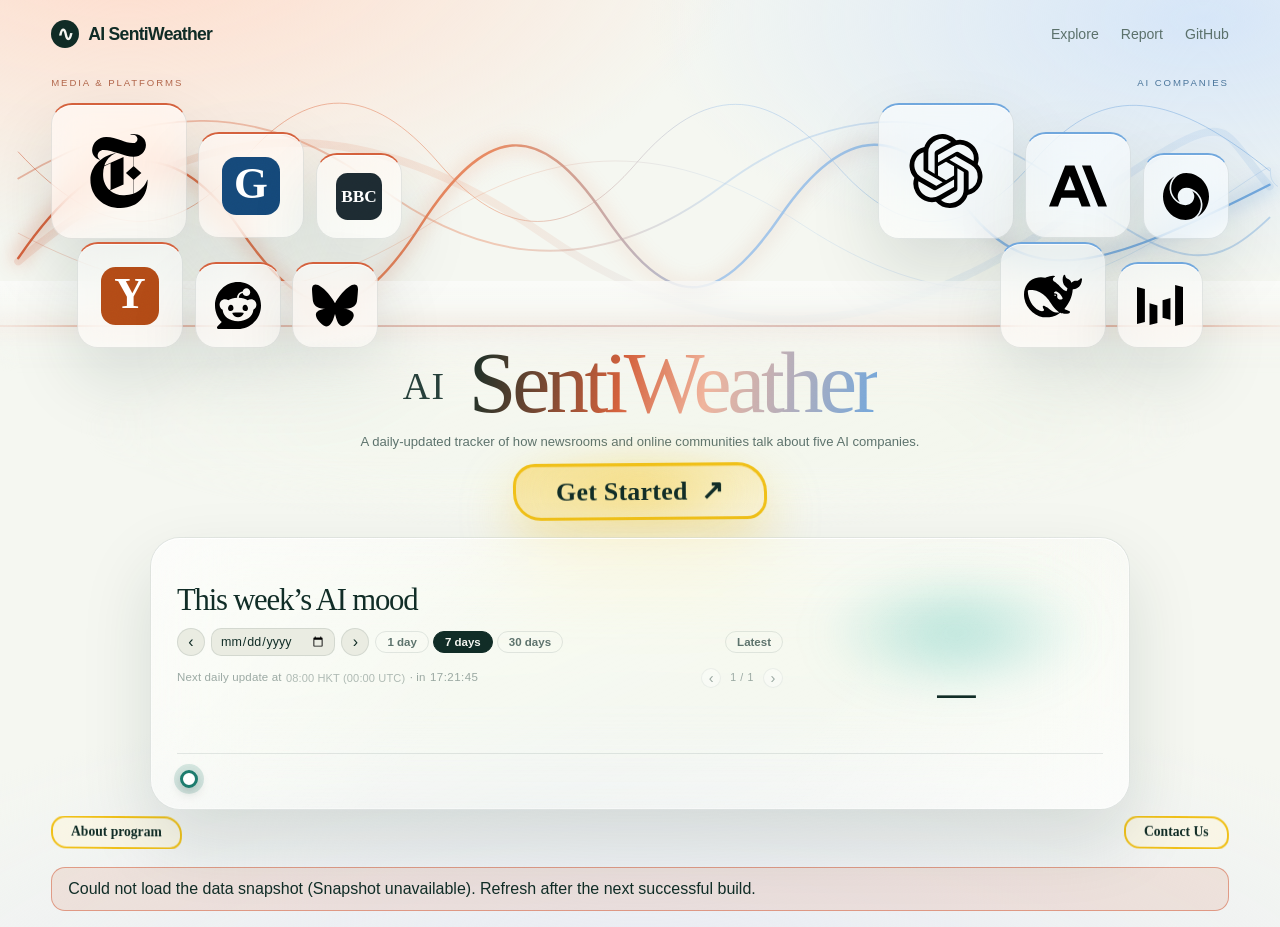
==== site/index.html @ 68248980 "Hint that the timeline can be dragged" ====
<!doctype html>
<html lang="en">
<head>
<meta charset="utf-8">
<meta name="viewport" content="width=device-width,initial-scale=1">
<meta name="theme-color" content="#f6f7f1" media="(prefers-color-scheme: light)">
<meta name="theme-color" content="#050d12" media="(prefers-color-scheme: dark)">
<meta name="color-scheme" content="light dark">
<title>AI SentiWeather · AI in public conversation</title>
<meta name="description" content="A daily-updated tracker of media coverage and online discussion about five AI companies.">
<script>
  document.documentElement.classList.add("js-anim");
  setTimeout(function () {
    document.querySelectorAll("[data-reveal]").forEach(function (el) { el.classList.add("is-in"); });
  }, 2500);
</script>
<link rel="stylesheet" href="./style.css?v=20261127d">
<script defer src="./app.js?v=20261127d"></script>
</head>
<body data-page="home">

<div class="aurora" aria-hidden="true">
  <span class="orb orb-a"></span>
  <span class="orb orb-b"></span>
  <span class="orb orb-c"></span>
</div>
<div class="grain" aria-hidden="true"></div>

<header class="site-head" data-reveal data-anim="fade" style="--d:0ms">
  <a class="brand" href="./index.html"><i aria-hidden="true">∿</i> AI SentiWeather</a>
  <nav aria-label="Main">
    <a href="start.html">Explore</a>
    <a href="report.html">Report</a>
    <a href="https://github.com/COMM3650-AISentiWeather/AI-SentiWeather" target="_blank" rel="noopener noreferrer">GitHub</a>
  </nav>
</header>

<main class="stage">

  <section class="sky">
    <svg class="wave" viewBox="0 0 1440 320" preserveAspectRatio="none" aria-hidden="true">
      <defs>
        <linearGradient id="waveGrad" x1="0" y1="0" x2="1" y2="0">
          <stop offset="0" stop-color="#d4603c"/>
          <stop offset=".38" stop-color="#e88a62"/>
          <stop offset=".56" stop-color="#a9c9ea"/>
          <stop offset="1" stop-color="#6fa6dd"/>
        </linearGradient>
        <linearGradient id="glowGrad" x1="0" y1="0" x2="1" y2="0">
          <stop offset="0" stop-color="#d4603c" stop-opacity=".6"/>
          <stop offset=".5" stop-color="#e8a483" stop-opacity=".35"/>
          <stop offset="1" stop-color="#6fa6dd" stop-opacity=".6"/>
        </linearGradient>
      </defs>
      <path class="wave-glow" d="M-40 232 C 60 78, 150 70, 232 196 S 372 320, 452 190 S 596 52, 676 176 S 812 300, 892 178 S 1040 60, 1120 168 S 1290 244, 1490 138"
            fill="none" stroke="url(#glowGrad)" stroke-width="14" stroke-linecap="round"/>
      <path class="wave-line wave-wide" style="--wd:.26s" d="M-40 236 C 180 40, 380 40, 600 200 S 1020 340, 1240 180 S 1420 60, 1490 140"
            fill="none" stroke="url(#waveGrad)" stroke-width="10" stroke-opacity=".14" stroke-linecap="round"/>
      <path class="wave-line wave-mid" style="--wd:.18s" d="M-40 130 C 120 30, 260 30, 400 140 S 680 250, 820 140 S 1100 30, 1240 140 S 1420 250, 1490 180"
            fill="none" stroke="url(#waveGrad)" stroke-width="2.4" stroke-opacity=".42" stroke-linecap="round"/>
      <path class="wave-line wave-thin" style="--wd:.1s" d="M-40 96 C 60 210, 150 214, 232 110 S 392 10, 474 110 S 634 210, 716 110 S 876 10, 958 110 S 1118 210, 1200 110 S 1360 10, 1490 120"
            fill="none" stroke="url(#waveGrad)" stroke-width="1.2" stroke-opacity=".55" stroke-linecap="round"/>
      <path class="wave-line wave-hair" style="--wd:.34s" d="M-40 200 C 140 300, 300 300, 460 190 S 760 80, 920 190 S 1220 300, 1380 190 S 1470 120, 1500 140"
            fill="none" stroke="url(#waveGrad)" stroke-width="1" stroke-opacity=".3" stroke-linecap="round"/>
      <path class="wave-line" d="M-40 232 C 60 78, 150 70, 232 196 S 372 320, 452 190 S 596 52, 676 176 S 812 300, 892 178 S 1040 60, 1120 168 S 1290 244, 1490 138"
            fill="none" stroke="url(#waveGrad)" stroke-width="3" stroke-linecap="round"/>
    </svg>
    <div class="horizon" aria-hidden="true" data-reveal data-anim="sweep" style="--d:500ms"></div>
    <div class="frost-band" aria-hidden="true" data-reveal data-anim="fade" style="--d:620ms"></div>

    <div class="icon-field left">
      <p class="field-label" data-reveal data-anim="fade" style="--d:150ms">Media &amp; platforms</p>
      <div class="row">
        <a data-reveal style="--i:0" class="tile media s3" href="https://www.nytimes.com/" target="_blank" rel="noopener noreferrer" title="The New York Times" aria-label="Open The New York Times website"><img class="mono" src="./icons/nyt.svg" alt=""></a>
        <a data-reveal style="--i:1" class="tile media s2" href="https://www.theguardian.com/" target="_blank" rel="noopener noreferrer" title="The Guardian" aria-label="Open The Guardian website"><img src="./icons/guardian.svg" alt=""></a>
        <a data-reveal style="--i:2" class="tile media s1" href="https://www.bbc.com/news" target="_blank" rel="noopener noreferrer" title="BBC News" aria-label="Open BBC News website"><img src="./icons/bbc.svg" alt=""></a>
      </div>
      <div class="row">
        <a data-reveal style="--i:6" class="tile media s2" href="https://news.ycombinator.com/" target="_blank" rel="noopener noreferrer" title="Hacker News" aria-label="Open Hacker News website"><img src="./icons/hacker_news.svg" alt=""></a>
        <a data-reveal style="--i:7" class="tile media s1" href="https://www.reddit.com/" target="_blank" rel="noopener noreferrer" title="Reddit" aria-label="Open Reddit website"><img class="mono" src="./icons/reddit.svg" alt=""></a>
        <a data-reveal style="--i:8" class="tile media s1" href="https://bsky.app/" target="_blank" rel="noopener noreferrer" title="Bluesky" aria-label="Open Bluesky website"><img class="mono" src="./icons/bluesky.svg" alt=""></a>
      </div>
    </div>

    <div class="icon-field right">
      <p class="field-label" data-reveal data-anim="fade" style="--d:150ms">AI companies</p>
      <div class="row">
        <a data-reveal style="--i:3" class="tile ai s3" href="https://openai.com/" target="_blank" rel="noopener noreferrer" title="OpenAI" aria-label="Open OpenAI website"><img class="mono" src="./icons/openai.svg" alt=""></a>
        <a data-reveal style="--i:4" class="tile ai s2" href="https://www.anthropic.com/" target="_blank" rel="noopener noreferrer" title="Anthropic" aria-label="Open Anthropic website"><img class="mono" src="./icons/anthropic.svg" alt=""></a>
        <a data-reveal style="--i:5" class="tile ai s1" href="https://deepmind.google/" target="_blank" rel="noopener noreferrer" title="Google DeepMind" aria-label="Open Google DeepMind website"><img class="mono" src="./icons/deepmind.svg" alt=""></a>
      </div>
      <div class="row">
        <a data-reveal style="--i:9" class="tile ai s2" href="https://www.deepseek.com/" target="_blank" rel="noopener noreferrer" title="DeepSeek" aria-label="Open DeepSeek website"><img class="mono" src="./icons/deepseek.svg" alt=""></a>
        <a data-reveal style="--i:10" class="tile ai s1" href="https://seed.bytedance.com/" target="_blank" rel="noopener noreferrer" title="ByteDance Seed" aria-label="Open ByteDance Seed website"><img class="mono" src="./icons/bytedance.svg" alt=""></a>
      </div>
    </div>
  </section>

  <section class="title-block">
    <div class="lens" aria-hidden="true" data-reveal data-anim="fade" style="--d:220ms"></div>
    <h1 data-reveal data-anim="rise" style="--d:240ms"><span class="ai-mark">AI</span> <em>SentiWeather</em></h1>
    <p class="hero-lede" data-reveal data-anim="rise" style="--d:360ms">A daily-updated tracker of how newsrooms and online communities talk about five AI companies.</p>
    <a class="get-start" href="start.html" data-reveal data-anim="pop" style="--d:460ms">Get Started <span class="arrow" aria-hidden="true">↗</span></a>
  </section>

  <section class="weather glass" aria-labelledby="weekTitle" data-reveal data-anim="glass" style="--d:560ms">
    <div class="weather-copy">
      <h2 id="weekTitle">This week&rsquo;s AI mood</h2>
      <div class="kicker sr-only" id="weekKicker">Emotion of the week</div>
      <p id="weekDates" class="sr-only">Loading the latest snapshot…</p>
      <small id="weekCoverage" class="sr-only"></small>
      <div class="daybar" role="group" aria-label="Choose the date window">
        <button class="step" id="prevWindow" type="button" aria-label="Earlier dates">‹</button>
        <span class="datefield">
          <input type="date" id="weekDate" aria-label="Show the window ending on this date">
        </span>
        <button class="step" id="nextWindow" type="button" aria-label="Later dates">›</button>
        <div class="wpills" role="group" aria-label="Window length">
          <button type="button" data-days="1">1 day</button>
          <button type="button" data-days="7" aria-pressed="true">7 days</button>
          <button type="button" data-days="30">30 days</button>
        </div>
        <button type="button" class="latest" id="latestWindow">Latest</button>
      </div>
      <p class="next-update" id="nextUpdate">
        <span>Next daily update at</span>
        <span class="nu-at">08:00 HKT (00:00 UTC)</span>
        <span>&middot; in</span>
        <span class="nu-clock" id="nextClock">--:--:--</span>
        <span class="strip-nav">
          <button class="strip-step" id="stripPrev" type="button" aria-label="Previous 30 days">‹</button>
          <span class="strip-page" id="stripPage">1 / 1</span>
          <button class="strip-step" id="stripNext" type="button" aria-label="Next 30 days">›</button>
        </span>
      </p>
    </div>
    <div class="instrument">
      <canvas id="gauge" width="560" height="265" aria-hidden="true"></canvas>
      <div class="readout">
        <strong id="weekValue">—</strong>
        <span id="weekLabel"></span>
      </div>
    </div>
    <div class="weather-foot">
      <div class="weekstrip" title="Drag left or right, or use the arrows, to browse dates">
        <canvas id="weekStrip" height="76" aria-label="Daily average sentiment across the collected period, grouped into 30-day blocks."></canvas>
        <input type="range" id="stripRange" class="strip-range" min="0" max="0" step="1" value="0" aria-label="Choose a 30-day block">
        <div class="strip-tip" id="stripTip" hidden></div>
      </div>
    </div>
  </section>

  <div class="corners" data-reveal data-anim="rise" style="--d:780ms">
    <button class="corner" type="button" data-panel="about">About program</button>
    <button class="corner" type="button" data-panel="contact">Contact Us</button>
  </div>
  <p id="loadError" role="alert" hidden></p>
</main>

<dialog class="dialog" id="aboutDialog">
  <div class="body">
    <h2>About the program</h2>
    <p>AI SentiWeather follows five AI companies — OpenAI, Anthropic, Google DeepMind, DeepSeek and ByteDance Seed — across news outlets (The New York Times, The Guardian, BBC) and online communities (Hacker News, Reddit, Bluesky).</p>
    <p>Every day a scheduled job collects new items, scores their tone and republishes this site. Forum figures are samples; media figures use headlines and short excerpts.</p>
    <p class="tiny">COMM3650 · Kelly &amp; Fufu · Hong Kong time, daily cutoff 07:55 HKT</p>
    <button class="close" type="button">Close</button>
  </div>
</dialog>

<dialog class="dialog" id="contactDialog">
  <div class="body">
    <h2>Contact Us</h2>
    <p>Course project for COMM3650 (CUHK), built by Kelly &amp; Fufu.</p>
    <p>Source and issues: <a href="https://github.com/COMM3650-AISentiWeather/AI-SentiWeather" target="_blank" rel="noopener noreferrer">github.com/COMM3650-AISentiWeather/AI-SentiWeather</a></p>
    <p class="tiny">COMM3650-AISentiWeather/AI-SentiWeather · GitHub Organization</p>
    <button class="close" type="button">Close</button>
  </div>
</dialog>
</body>
</html>
---- site/style.css ----
/* ============================================================
   AI SentiWeather — design system
   Light and dark follow the operating system appearance.
   ============================================================ */

:root {
  color-scheme: light dark;

  --ink: #102c26;
  --muted: #5b716b;
  --line: #d9d7cb;
  --bg: #f5f7f1;
  --bg-top: #ffffff;
  --card: #ffffff;
  --chip: #eaece2;

  --glass-bg: rgba(255, 255, 255, .52);
  --glass-a: rgba(255, 255, 255, .46);
  --glass-b: rgba(255, 255, 255, .16);
  --glass-brd: rgba(16, 44, 38, .10);
  --glass-shadow: 0 30px 70px rgba(16, 44, 38, .13);
  --glass-inner: inset 0 1px 0 rgba(255, 255, 255, .72);
  --sheen: rgba(255, 255, 255, .6);
  --tint-a: #ffdccb;
  --tint-b: #d6e6f8;
  --tint-c: #e6e9f4;
  --lens-a: rgba(255, 255, 255, .30);
  --lens-b: rgba(255, 255, 255, .10);
  --lens-brd: rgba(255, 255, 255, .45);
  --mood: #1c7a6c;
  --mood-glow: rgba(39, 179, 167, .35);
  --pos: #1c7a6c;
  --neg: #b2485c;
  --neu: #8a7438;

  --media: #d4603c;
  --media-soft: #f0b49c;
  --ai: #6fa6dd;
  --ai-deep: #3f74ab;
  --accent: #3f6f9e;
  --yellow: #f0c019;
  --gauge-text: #50635c;

  --orb-a: #f6a582;
  --orb-b: #8fb8e8;
  --orb-c: #b7b6f0;
  --orb-opacity: .7;

  --serif: "Iowan Old Style", "Palatino Linotype", Palatino, Georgia, serif;
  --sans: -apple-system, "Helvetica Neue", Inter, Arial, sans-serif;
  --head-h: 68px;
  --t1: clamp(64px, 6.7vw, 93px);
  --t2: clamp(80px, 8.3vw, 115px);
  --t3: clamp(102px, 10.6vw, 144px);
  --speed: 2.25;

  font-family: var(--sans);
  color: var(--ink);
  background: var(--bg);
  font-size: 16px;
  -webkit-font-smoothing: antialiased;
}

@media (prefers-color-scheme: dark) {
  .tile img.mono, .blob img.mono { filter: invert(1) brightness(1.1) }
  :root { --pos: #63d3bf; --neg: #ef8d9a; --neu: #e2c47e }

  :root {
    --ink: #e8f4f0;
    --muted: #9cb4ae;
    --line: #22343a;
    --bg: #050d12;
    --bg-top: #0b1d24;
    --card: #0d1a1f;
    --chip: #15262c;

    --glass-bg: rgba(255, 255, 255, .055);
    --glass-a: rgba(255, 255, 255, .10);
    --glass-b: rgba(255, 255, 255, .03);
    --glass-brd: rgba(255, 255, 255, .16);
    --glass-shadow: 0 34px 90px rgba(0, 0, 0, .55);
    --glass-inner: inset 0 1px 0 rgba(255, 255, 255, .10);
    --sheen: rgba(255, 255, 255, .18);
    --tint-a: #3a1510;
    --tint-b: #0e2742;
    --tint-c: #1a1a33;
    --lens-a: rgba(255, 255, 255, .055);
    --lens-b: rgba(255, 255, 255, .015);
    --lens-brd: rgba(255, 255, 255, .10);
    --mood: #63d3bf;
    --mood-glow: rgba(75, 214, 199, .3);

    --media: #f0885c;
    --media-soft: #f5b79c;
    --ai: #8fbdf0;
    --ai-deep: #a9cdf2;
    --accent: #8fbdf0;
    --yellow: #f6cb3d;
    --gauge-text: #b8ccc6;

    --orb-a: #c2492a;
    --orb-b: #2f63b8;
    --orb-c: #5b4fa8;
    --orb-opacity: .58;
  }
}

* { box-sizing: border-box }

.sr-only {
  position: absolute;
  width: 1px;
  height: 1px;
  padding: 0;
  margin: -1px;
  overflow: hidden;
  clip-path: inset(50%);
  white-space: nowrap;
  border: 0;
}

body {
  margin: 0;
  min-height: 100vh;
  display: flex;
  flex-direction: column;
  background:
    radial-gradient(78% 52% at 10% -6%, var(--tint-a) 0%, transparent 62%),
    radial-gradient(72% 48% at 94% 2%, var(--tint-b) 0%, transparent 60%),
    radial-gradient(120% 62% at 50% 112%, var(--tint-c) 0%, transparent 62%),
    var(--bg);
  overflow-x: hidden;
}

button, input, select, summary { font: inherit }
a { color: inherit; text-underline-offset: 4px }
button { cursor: pointer; color: inherit; background: none; border: 0 }

button:focus-visible,
a:focus-visible,
input:focus-visible,
summary:focus-visible,
select:focus-visible {
  outline: 3px solid #cf8334;
  outline-offset: 3px;
  border-radius: 6px;
}

[hidden] { display: none !important }

/* ---------- ambient background ---------- */

.aurora {
  position: fixed;
  inset: 0;
  z-index: -1;
  overflow: hidden;
  pointer-events: none;
}

.aurora::after {
  content: "";
  position: absolute;
  left: 16vw;
  right: 16vw;
  bottom: -14vh;
  height: 42vh;
  border-radius: 50%;
  background: radial-gradient(closest-side, var(--orb-a) 0%, transparent 72%);
  filter: blur(clamp(50px, 7vw, 100px));
  opacity: calc(var(--orb-opacity) * .75);
}

.orb {
  position: absolute;
  border-radius: 50%;
  filter: blur(clamp(60px, 9vw, 130px));
  opacity: var(--orb-opacity);
  will-change: transform;
}

.orb-a {
  width: 62vw; height: 62vw;
  left: -16vw; top: -26vw;
  background: radial-gradient(circle at 50% 50%, var(--orb-a) 0%, transparent 68%);
  animation: drift-a 34s ease-in-out infinite;
}

.orb-b {
  width: 52vw; height: 52vw;
  right: -16vw; top: -22vw;
  background: radial-gradient(circle at 50% 50%, var(--orb-b) 0%, transparent 66%);
  animation: drift-b 40s ease-in-out infinite;
}

.orb-c {
  width: 78vw; height: 44vw;
  left: 12vw; bottom: -22vw;
  background: radial-gradient(circle at 50% 50%, var(--orb-c) 0%, transparent 70%);
  opacity: calc(var(--orb-opacity) * .7);
  animation: drift-c 46s ease-in-out infinite;
}

@keyframes drift-a {
  0%, 100% { transform: translate3d(0, 0, 0) scale(1) }
  50% { transform: translate3d(6vw, 4vh, 0) scale(1.08) }
}
@keyframes drift-b {
  0%, 100% { transform: translate3d(0, 0, 0) scale(1) }
  50% { transform: translate3d(-7vw, 5vh, 0) scale(1.12) }
}
@keyframes drift-c {
  0%, 100% { transform: translate3d(0, 0, 0) scale(1) }
  50% { transform: translate3d(-4vw, -4vh, 0) scale(1.06) }
}

/* ---------- chrome ---------- */

header.site-head {
  position: relative;
  z-index: 4;
  display: flex;
  align-items: center;
  justify-content: space-between;
  gap: 14px;
  height: var(--head-h);
  padding: 0 clamp(16px, 4vw, 58px);
}

header a { text-decoration: none }

nav { display: flex; gap: 22px; font-size: .88rem; align-items: center }
nav a { color: var(--muted); transition: color .2s ease }
nav a:hover { color: var(--ink) }

.brand {
  display: flex;
  gap: 9px;
  align-items: center;
  font-weight: 700;
  letter-spacing: -.04em;
  font-size: 1.1rem;
  white-space: nowrap;
}

.brand i {
  border-radius: 50%;
  width: 28px;
  height: 28px;
  display: grid;
  place-content: center;
  background: var(--ink);
  color: var(--bg);
  font: bold 20px Georgia;
  font-style: normal;
}

/* ---------- glass ---------- */

.glass {
  position: relative;
  background: linear-gradient(155deg, var(--glass-a) 0%, var(--glass-b) 62%, var(--glass-a) 100%);
  border: 1px solid var(--glass-brd);
  border-radius: 30px;
  backdrop-filter: blur(42px) saturate(185%);
  -webkit-backdrop-filter: blur(42px) saturate(185%);
  box-shadow:
    0 1px 0 rgba(255, 255, 255, .9) inset,
    0 0 0 1px rgba(255, 255, 255, .35) inset,
    var(--glass-shadow);
  overflow: hidden;
  isolation: isolate;
}

.glass::before {
  content: "";
  position: absolute;
  inset: 0;
  z-index: -1;
  background: linear-gradient(118deg, var(--sheen) 0%, transparent 34%, transparent 68%, var(--sheen) 100%);
  opacity: .7;
  pointer-events: none;
}

/* film grain: the thing that makes glass read as frosted rather than flat */
.grain {
  position: fixed;
  inset: 0;
  z-index: 3;
  pointer-events: none;
  opacity: .055;
  mix-blend-mode: overlay;
  background-image: url("data:image/svg+xml;utf8,<svg xmlns='http://www.w3.org/2000/svg' width='180' height='180'><filter id='n'><feTurbulence type='fractalNoise' baseFrequency='0.85' numOctaves='3' stitchTiles='stitch'/></filter><rect width='180' height='180' filter='url(%23n)'/></svg>");
  background-size: 180px 180px;
}

@media (prefers-color-scheme: dark) {
  .grain { opacity: .075; mix-blend-mode: soft-light }
}

/* ---------- home stage ---------- */

.stage {
  position: relative;
  z-index: 1;
  width: 100%;
  max-width: 1480px;
  margin: 0 auto;
  padding: 0 clamp(16px, 4vw, 64px) clamp(8px, 1.4vh, 18px);
  min-height: calc(100svh - var(--head-h));
  display: flex;
  flex-direction: column;
  justify-content: space-between;
  gap: clamp(3px, .7vh, 8px);
  flex: 1;
}

/* sky: wave + icon clusters + horizon */

.sky {
  position: relative;
  height: calc(var(--t3) + var(--t2) + 34px);
  margin-top: clamp(2px, 1vh, 12px);
  flex: 0 0 auto;
}

.wave {
  position: absolute;
  left: 0;
  right: 0;
  top: 0;
  width: 100%;
  height: 100%;
  overflow: visible;
}

.wave-glow { filter: blur(11px); opacity: .6 }

.horizon {
  position: absolute;
  left: -6vw;
  right: -6vw;
  bottom: 0;
  height: 1.5px;
  background: linear-gradient(90deg, transparent, var(--media) 10%, color-mix(in srgb, var(--media) 70%, var(--ai)) 50%, var(--media) 90%, transparent);
  box-shadow: 0 0 22px color-mix(in srgb, var(--media) 42%, transparent);
  opacity: .9;
}

.frost-band {
  position: absolute;
  left: -6vw;
  right: -6vw;
  bottom: -46px;
  height: 92px;
  background: linear-gradient(to bottom,
      color-mix(in srgb, var(--card) 55%, transparent) 0%,
      transparent 100%);
  backdrop-filter: blur(10px);
  -webkit-backdrop-filter: blur(10px);
  mask-image: linear-gradient(to bottom, #000 0%, transparent 100%);
  -webkit-mask-image: linear-gradient(to bottom, #000 0%, transparent 100%);
  pointer-events: none;
}

.icon-field {
  position: absolute;
  top: 0;
  display: flex;
  flex-direction: column;
  gap: 8px;
  z-index: 2;
}

.icon-field.left { left: 0; align-items: flex-start }
.icon-field.right { right: 0; align-items: flex-end }

.icon-field .row { display: flex; gap: clamp(6px, .9vw, 13px); align-items: flex-end }
.icon-field .row:nth-of-type(2) { margin-left: clamp(10px, 2vw, 26px) }
.icon-field.right .row:nth-of-type(2) { margin-left: 0; margin-right: clamp(10px, 2vw, 26px) }

.icon-field.left .field-label { color: color-mix(in srgb, var(--media) 72%, var(--muted)) }
.icon-field.right .field-label { color: color-mix(in srgb, var(--ai-deep) 72%, var(--muted)) }

.field-label {
  margin: 0 0 12px;
  font-size: .6rem;
  letter-spacing: .2em;
  text-transform: uppercase;
  color: var(--muted);
  opacity: .85;
}

.tile {
  display: flex;
  align-items: center;
  justify-content: center;
  border-radius: 21px;
  background: var(--glass-bg);
  border: 1px solid var(--glass-brd);
  box-shadow: var(--glass-shadow), var(--glass-inner);
  backdrop-filter: blur(18px) saturate(160%);
  -webkit-backdrop-filter: blur(18px) saturate(160%);
  transition: transform .4s cubic-bezier(.2, .7, .3, 1), box-shadow .4s ease;
}

.tile:hover, .tile:focus-visible { transform: translateY(-6px) scale(1.06) }

a.tile {
  position: relative;
  text-decoration: none;
  color: inherit;
}

a.tile::after {
  content: "↗";
  position: absolute;
  top: 3px;
  right: 7px;
  font-size: .68rem;
  line-height: 1;
  color: var(--muted);
  opacity: 0;
  transform: translateY(4px);
  transition: opacity .2s ease, transform .2s ease;
}

a.tile:hover::after, a.tile:focus-visible::after {
  opacity: .95;
  transform: none;
}

a.tile:hover { box-shadow: 0 26px 56px rgba(16, 44, 38, .22), var(--glass-inner) }

.tile img { display: block; width: 56%; height: 56%; object-fit: contain }

.tile.media { border-top: 2px solid var(--media) }
.tile.ai { border-top: 2px solid var(--ai) }




.s1 { width: var(--t1); height: var(--t1) }
.s2 { width: var(--t2); height: var(--t2) }
.s3 { width: var(--t3); height: var(--t3) }

/* title */

.title-block {
  text-align: center;
  position: relative;
  z-index: 2;
  padding: clamp(2px, .5vh, 8px) 0;
}

.title-block .lens {
  position: absolute;
  left: 50%;
  top: 50%;
  width: min(1120px, 100%);
  height: calc(100% + clamp(16px, 3vh, 40px));
  transform: translate(-50%, -50%);
  z-index: -1;
  border-radius: 50% / 42%;
  border: 0;
  background: linear-gradient(158deg, var(--lens-a) 0%, transparent 58%, var(--lens-b) 100%);
  backdrop-filter: blur(34px) saturate(150%);
  -webkit-backdrop-filter: blur(34px) saturate(150%);
  box-shadow: none;
  mask-image: radial-gradient(closest-side, #000 58%, transparent 100%);
  -webkit-mask-image: radial-gradient(closest-side, #000 58%, transparent 100%);
  pointer-events: none;
}

.kicker {
  font-size: .72rem;
  text-transform: uppercase;
  letter-spacing: .22em;
  color: var(--accent);
  font-weight: 650;
  margin: 0;
}

.title-block h1 {
  font: normal clamp(2.3rem, 7vw, 6.2rem)/.92 var(--serif);
  letter-spacing: -.05em;
  margin: .14em 0 .1em;
  white-space: nowrap;
}

.title-block h1 em {
  font-style: normal;
  background: linear-gradient(102deg, var(--ink) 0%, var(--media) 38%, var(--media-soft) 58%, var(--ai) 100%);
  -webkit-background-clip: text;
  background-clip: text;
  color: transparent;
}

.title-block h1 .ai-mark {
  font-size: .44em;
  letter-spacing: .04em;
  vertical-align: .34em;
  margin-right: .16em;
  color: var(--ink);
  opacity: .9;
}

.hero-lede {
  color: var(--muted);
  font-size: clamp(.8rem, .98vw, .95rem);
  line-height: 1.4;
  max-width: min(100%, 96ch);
  margin: .55rem auto 0;
  text-wrap: balance;
}

@media (min-width: 1080px) {
  .hero-lede { white-space: nowrap; text-wrap: nowrap }
}

.get-start {
  position: relative;
  isolation: isolate;
  display: inline-flex;
  align-items: center;
  gap: 14px;
  margin-top: clamp(12px, 2.2vh, 28px);
  padding: clamp(14px, 2.1vh, 22px) clamp(44px, 4.6vw, 70px);
  border: 3px solid var(--yellow);
  border-radius: 22px 30px 20px 28px;
  background:
    linear-gradient(160deg, color-mix(in srgb, var(--yellow) 42%, transparent), color-mix(in srgb, var(--yellow) 14%, transparent)),
    var(--glass-a);
  backdrop-filter: blur(18px) saturate(165%);
  -webkit-backdrop-filter: blur(18px) saturate(165%);
  color: var(--ink);
  text-decoration: none;
  font: 600 clamp(1.55rem, 2.9vw, 2.35rem)/1 "Bradley Hand", "Segoe Print", "Comic Sans MS", var(--serif);
  letter-spacing: .01em;
  box-shadow:
    0 22px 54px color-mix(in srgb, var(--yellow) 34%, transparent),
    inset 0 1px 0 color-mix(in srgb, var(--yellow) 55%, transparent),
    var(--glass-inner);
  transform: rotate(-.5deg);
  transition: transform .2s ease, box-shadow .2s ease, border-color .2s ease;
}

.get-start::before {
  content: "";
  position: absolute;
  inset: -18px -26px;
  z-index: -1;
  border-radius: 34px;
  background: radial-gradient(closest-side, color-mix(in srgb, var(--yellow) 45%, transparent), transparent 76%);
  filter: blur(20px);
  animation: cta-halo calc(4.5s * var(--speed)) ease-in-out infinite;
  pointer-events: none;
}

@keyframes cta-halo {
  0%, 100% { opacity: .45; scale: .97 }
  50% { opacity: .85; scale: 1.05 }
}

.get-start:hover {
  transform: rotate(0deg) translateY(-3px) scale(1.02);
  border-color: color-mix(in srgb, var(--yellow) 85%, white);
  box-shadow:
    0 30px 70px color-mix(in srgb, var(--yellow) 46%, transparent),
    inset 0 1px 0 color-mix(in srgb, var(--yellow) 70%, transparent),
    var(--glass-inner);
}

.get-start .arrow { font-size: 1.05em; transition: transform .2s ease }
.get-start:hover .arrow { transform: translate(3px, -3px) }

/* weather card */

.weather {
  position: relative;
  z-index: 2;
  width: min(980px, 100%);
  margin: 0 auto;
  padding: clamp(12px, 1.8vh, 20px) clamp(20px, 3.2vw, 44px) clamp(10px, 1.4vh, 16px);
  display: grid;
  grid-template-columns: 1fr auto;
  grid-template-areas:
    "copy gauge"
    "foot foot";
  align-items: center;
  gap: clamp(8px, 1.6vw, 30px) clamp(10px, 2vw, 34px);
  text-align: left;
}

.weather-copy { grid-area: copy; min-width: 0 }
.weather > .instrument { grid-area: gauge }
.weather-foot {
  grid-area: foot;
  display: grid;
  gap: 2px;
  border-top: 1px solid var(--glass-brd);
  padding-top: 8px;
  margin-top: 2px;
}

.weather-copy h2 {
  font: normal clamp(1.95rem, 3.25vw, 3rem)/1.05 var(--serif);
  letter-spacing: -.04em;
  margin: 0 0 .38em;
}

.weather-copy p {
  color: var(--muted);
  font-size: .84rem;
  margin: 0;
}

.weather-copy small {
  display: block;
  color: var(--muted);
  opacity: .78;
  font-size: .7rem;
  line-height: 1.45;
  margin-top: 5px;
  max-width: 54ch;
}

.daybar {
  display: flex;
  align-items: center;
  gap: 6px;
  flex-wrap: wrap;
  margin-top: 10px;
}

.daybar .step {
  width: 28px;
  height: 28px;
  border-radius: 50%;
  border: 1px solid var(--glass-brd);
  background: var(--chip);
  color: var(--ink);
  display: grid;
  place-items: center;
  font-size: 1rem;
  line-height: 1;
  padding: 0;
}

.daybar .step:hover { background: color-mix(in srgb, var(--ink) 9%, var(--chip)) }
.daybar .step[disabled] { opacity: .3; cursor: default }

.datefield { display: inline-flex }

.daybar input[type="date"] {
  border: 1px solid var(--glass-brd);
  background: var(--chip);
  color: var(--ink);
  border-radius: 10px;
  padding: 5px 8px;
  font-size: .78rem;
  min-height: 28px;
}

.wpills { display: flex; gap: 4px }

.wpills button,
.daybar .latest {
  border: 1px solid var(--glass-brd);
  background: transparent;
  color: var(--muted);
  border-radius: 999px;
  padding: 4px 11px;
  font-size: .72rem;
  font-weight: 600;
  transition: background .18s ease, color .18s ease, border-color .18s ease;
}

.wpills button:hover,
.daybar .latest:hover { background: color-mix(in srgb, var(--ink) 8%, transparent); color: var(--ink) }

.wpills button[aria-pressed="true"] {
  background: var(--ink);
  border-color: var(--ink);
  color: var(--bg);
}

.daybar .latest { margin-left: auto }

/* Quiet countdown to the next scheduled refresh; deliberately low-contrast. */
.weather-copy p.next-update {
  display: flex;
  align-items: center;
  flex-wrap: wrap;
  gap: .38em;
  margin-top: clamp(9px, 1.3vh, 16px);
  color: var(--muted);
  opacity: .6;
  font-size: .72rem;
  line-height: 1.5;
  letter-spacing: .012em;
}

.next-update .nu-clock {
  font-variant-numeric: tabular-nums;
  letter-spacing: .04em;
}

.next-update .nu-at {
  opacity: .78;
  font-size: .96em;
}

.weekstrip {
  position: relative;
  width: 100%;
  cursor: grab;
  user-select: none;
  touch-action: none;
}

.weekstrip:active { cursor: grabbing }

.weekstrip:hover .strip-range::-webkit-slider-thumb,
.weekstrip:hover .strip-range::-moz-range-thumb { scale: 1.15 }

/* explicit page arrows, so paging never depends on a drag */
.strip-nav {
  margin-left: auto;
  display: inline-flex;
  align-items: center;
  gap: 4px;
  opacity: 1;
}

.strip-page {
  font-size: .66rem;
  letter-spacing: .06em;
  font-variant-numeric: tabular-nums;
  min-width: 3.2em;
  text-align: center;
}

.strip-step {
  width: 20px;
  height: 20px;
  display: grid;
  place-content: center;
  border: 1px solid var(--glass-brd);
  border-radius: 50%;
  background: var(--glass-bg);
  color: var(--muted);
  font-size: .92rem;
  line-height: 1;
  transition: color .2s ease, background .2s ease, opacity .2s ease;
}

.strip-step:hover:not(:disabled) { color: var(--ink); background: var(--card) }
.strip-step:disabled { opacity: .3; cursor: default }

.weekstrip canvas {
  display: block;
  width: 100%;
  height: 76px;
  pointer-events: none;
}

/* the strip is a slider: one step per 30-day block */
.strip-range {
  position: absolute;
  left: 3px;
  right: 3px;
  top: 50%;
  width: calc(100% - 6px);
  height: 58px;
  margin: 0;
  transform: translateY(-50%);
  appearance: none;
  -webkit-appearance: none;
  background: transparent;
  pointer-events: none;
}

.strip-range:disabled { opacity: .45; cursor: default }

.strip-range::-webkit-slider-runnable-track {
  height: 58px;
  background: transparent;
  border: 0;
}

.strip-range::-moz-range-track {
  height: 58px;
  background: transparent;
  border: 0;
}

.strip-range::-webkit-slider-thumb {
  -webkit-appearance: none;
  appearance: none;
  width: 18px;
  height: 18px;
  margin-top: 17px;
  border-radius: 50%;
  background: var(--card);
  border: 3px solid var(--mood, var(--teal));
  box-shadow: 0 4px 12px rgba(16, 44, 38, .25), 0 0 0 6px color-mix(in srgb, var(--mood, var(--teal)) 16%, transparent);
  transition: box-shadow .2s ease, scale .2s ease;
}

.strip-range::-moz-range-thumb {
  width: 18px;
  height: 18px;
  border-radius: 50%;
  background: var(--card);
  border: 3px solid var(--mood, var(--teal));
  box-shadow: 0 4px 12px rgba(16, 44, 38, .25), 0 0 0 6px color-mix(in srgb, var(--mood, var(--teal)) 16%, transparent);
}

.strip-range:focus-visible::-webkit-slider-thumb,
.strip-range:hover::-webkit-slider-thumb { scale: 1.15 }

.strip-range:focus-visible::-moz-range-thumb,
.strip-range:hover::-moz-range-thumb { scale: 1.15 }

.strip-tip {
  position: absolute;
  top: 0;
  transform: translateX(-50%);
  background: var(--glass-bg);
  border: 1px solid var(--glass-brd);
  border-radius: 10px;
  padding: 3px 9px;
  font-size: .68rem;
  font-weight: 600;
  letter-spacing: .01em;
  color: var(--ink);
  pointer-events: none;
  white-space: nowrap;
  backdrop-filter: blur(12px);
  -webkit-backdrop-filter: blur(12px);
  box-shadow: 0 6px 18px rgba(16, 44, 38, .12);
}


.instrument {
  position: relative;
  width: clamp(250px, 26vw, 380px);
  flex: 0 0 auto;
  display: flex;
  flex-direction: column;
  align-items: center;
}

.instrument::before {
  content: "";
  position: absolute;
  left: -14%;
  right: -14%;
  top: 4%;
  bottom: 8%;
  border-radius: 50%;
  background: radial-gradient(closest-side, var(--mood-glow) 0%, transparent 72%);
  filter: blur(22px);
  z-index: -1;
  pointer-events: none;
  transition: background .6s ease;
}

.instrument canvas {
  display: block;
  width: 100%;
  height: auto;
}

.readout {
  position: relative;
  margin-top: -6px;
  text-align: center;
  pointer-events: none;
}

body.mood-positive { --mood: #1c7a6c; --mood-glow: rgba(39, 179, 167, .4) }
body.mood-negative { --mood: #b2485c; --mood-glow: rgba(196, 84, 102, .38) }
body.mood-neutral { --mood: #8a7438; --mood-glow: rgba(196, 168, 96, .32) }

@media (prefers-color-scheme: dark) {
  body.mood-positive { --mood: #63d3bf; --mood-glow: rgba(75, 214, 199, .34) }
  body.mood-negative { --mood: #ef8d9a; --mood-glow: rgba(239, 141, 154, .3) }
  body.mood-neutral { --mood: #e2c47e; --mood-glow: rgba(226, 196, 126, .28) }
}

.readout strong {
  display: block;
  font: 700 clamp(2.8rem, 3.8vw, 4.1rem)/1 var(--serif);
  letter-spacing: -.03em;
  color: var(--ink);
}

.readout span {
  display: inline-block;
  margin-top: 6px;
  font-size: .88rem;
  font-weight: 650;
  letter-spacing: .22em;
  text-transform: uppercase;
  color: var(--mood);
  transition: color .6s ease;
}

/* corner actions */

.corners {
  display: flex;
  justify-content: space-between;
  align-items: center;
  gap: 14px;
  padding-top: 0;
}

.corner {
  border: 2px solid var(--yellow);
  font-size: .95rem;
  border-radius: 14px 18px 12px 16px;
  background: color-mix(in srgb, var(--yellow) 8%, var(--glass-bg));
  backdrop-filter: blur(14px);
  -webkit-backdrop-filter: blur(14px);
  padding: 10px 22px;
  font: 600 1rem/1.1 "Bradley Hand", "Segoe Print", "Comic Sans MS", var(--serif);
  color: var(--ink);
  transform: rotate(.5deg);
  transition: background .2s ease, transform .2s ease;
}

.corner:hover { transform: rotate(0) translateY(-2px) }

/* ---------- inner pages ---------- */

main.page {
  width: 100%;
  max-width: 1380px;
  margin: 0 auto;
  padding: 0 clamp(16px, 4vw, 56px) 44px;
  flex: 1;
}

.intro { margin: clamp(26px, 4vw, 46px) 0 clamp(16px, 2.4vw, 26px) }

.intro h1 {
  font: normal clamp(2.2rem, 5vw, 4.4rem)/.98 var(--serif);
  letter-spacing: -.045em;
  margin: .18em 0 .3em;
}

.intro p { max-width: 52ch; margin: 0; color: var(--muted); line-height: 1.55 }

/* selection */

.selector {
  display: grid;
  grid-template-columns: 1fr 1fr;
  gap: clamp(12px, 2vw, 26px);
}

.side {
  position: relative;
  border-radius: 28px;
  border: 1px solid var(--glass-brd);
  background: var(--glass-bg);
  backdrop-filter: blur(24px) saturate(160%);
  -webkit-backdrop-filter: blur(24px) saturate(160%);
  box-shadow: var(--glass-shadow), var(--glass-inner);
  padding: clamp(16px, 3vw, 34px);
  min-height: clamp(320px, 42vh, 470px);
  display: flex;
  flex-direction: column;
  gap: 10px;
  overflow: hidden;
}

.side.platform {
  background:
    linear-gradient(160deg, color-mix(in srgb, var(--media) 14%, transparent), transparent 60%),
    var(--glass-bg);
}

.side.ai {
  background:
    linear-gradient(200deg, color-mix(in srgb, var(--ai) 18%, transparent), transparent 60%),
    var(--glass-bg);
}

.side h2 {
  font: normal clamp(1.4rem, 2.4vw, 2.1rem)/1 var(--serif);
  margin: 0;
  letter-spacing: -.03em;
}

.side.platform h2 { color: var(--media) }
.side.ai h2 { color: var(--ai-deep) }

.side small { font-size: .78rem; color: var(--muted) }

.blobs {
  flex: 1;
  display: flex;
  flex-wrap: wrap;
  align-items: center;
  justify-content: center;
  align-content: center;
  gap: clamp(4px, 1.2vw, 14px);
  padding: 6px 0 2px;
}

.blob {
  --dy: 0px;
  --rot: 0deg;
  position: relative;
  display: grid;
  place-content: center;
  gap: 4px;
  padding: 0;
  border: 1.6px solid;
  border-radius: 46% 54% 52% 48% / 52% 46% 54% 48%;
  background: var(--glass-bg);
  backdrop-filter: blur(10px);
  -webkit-backdrop-filter: blur(10px);
  transform: translateY(var(--dy)) rotate(var(--rot));
  transition: transform .2s ease, box-shadow .2s ease, background .2s ease, border-color .2s ease;
  aspect-ratio: 1;
  width: var(--size, 110px);
}

.blob img { width: 42%; height: 42%; margin: 0 auto; display: block }
.blob span {
  font-size: .68rem;
  line-height: 1.05;
  text-align: center;
  padding: 0 8px;
  color: var(--ink);
  letter-spacing: -.01em;
}

.platform .blob { border-color: color-mix(in srgb, var(--media) 62%, transparent) }
.ai .blob { border-color: color-mix(in srgb, var(--ai) 62%, transparent) }

.blob:hover { transform: translateY(calc(var(--dy) - 3px)) rotate(var(--rot)) scale(1.02) }

.platform .blob[aria-pressed="true"] {
  background: color-mix(in srgb, var(--media) 22%, var(--glass-bg));
  border-color: var(--media);
  border-width: 2.6px;
  box-shadow: 0 8px 26px color-mix(in srgb, var(--media) 32%, transparent);
}

.ai .blob[aria-pressed="true"] {
  background: color-mix(in srgb, var(--ai) 24%, var(--glass-bg));
  border-color: var(--ai-deep);
  border-width: 2.6px;
  box-shadow: 0 8px 26px color-mix(in srgb, var(--ai) 34%, transparent);
}

.blob[aria-pressed="true"]:after {
  content: "✓";
  position: absolute;
  top: 4px;
  right: 9px;
  font-size: .85rem;
  font-weight: 700;
  color: var(--media);
}

.ai .blob[aria-pressed="true"]:after { color: var(--ai-deep) }

.blob[aria-disabled="true"] {
  opacity: .38;
  border-style: dashed;
  cursor: not-allowed;
}

.blob[aria-disabled="true"] span:after {
  content: " · no data";
  opacity: .8;
}

.launch {
  position: sticky;
  bottom: 12px;
  z-index: 5;
  margin-top: clamp(16px, 2.4vw, 26px);
  display: flex;
  gap: 12px;
  align-items: stretch;
}

.launch-bar {
  flex: 1;
  min-width: 0;
  border: 1px solid var(--glass-brd);
  border-radius: 20px 24px 20px 24px;
  background: var(--glass-bg);
  backdrop-filter: blur(24px) saturate(160%);
  -webkit-backdrop-filter: blur(24px) saturate(160%);
  box-shadow: var(--glass-shadow), var(--glass-inner);
  padding: 12px clamp(14px, 2vw, 22px);
  display: flex;
  align-items: center;
  gap: clamp(12px, 2vw, 26px);
  flex-wrap: wrap;
}

.launch-bar .sentence {
  flex: 1 1 260px;
  min-width: 200px;
  margin: 0;
  font-size: .95rem;
  line-height: 1.35;
  color: var(--ink);
}

.presets { display: flex; gap: 6px; flex-wrap: wrap }

.presets button {
  border: 1px solid var(--line);
  border-radius: 18px;
  padding: 6px 12px;
  font-size: .8rem;
  background: var(--card);
  color: var(--muted);
  transition: all .15s ease;
}

.presets button[aria-pressed="true"] {
  background: var(--ink);
  border-color: var(--ink);
  color: var(--bg);
}

.presets button[aria-disabled="true"] { opacity: .4; cursor: not-allowed }

.custom { display: flex; gap: 8px; align-items: center; font-size: .8rem; color: var(--muted) }

.custom input {
  border: 1px solid var(--line);
  border-radius: 8px;
  padding: 5px 8px;
  font-size: .8rem;
  background: var(--card);
  color: var(--ink);
}

.go {
  flex: 0 0 auto;
  display: grid;
  place-content: center;
  min-width: clamp(84px, 10vw, 118px);
  padding: 0 clamp(14px, 2vw, 22px);
  border: 2.4px solid var(--ai-deep);
  border-radius: 18px 22px 16px 20px;
  background: color-mix(in srgb, var(--ai) 16%, var(--glass-bg));
  backdrop-filter: blur(14px);
  -webkit-backdrop-filter: blur(14px);
  color: var(--ai-deep);
  font: 700 clamp(1.2rem, 2vw, 1.6rem)/1 "Bradley Hand", "Segoe Print", "Comic Sans MS", var(--serif);
  text-decoration: none;
  letter-spacing: .02em;
  transform: rotate(-.5deg);
  transition: transform .16s ease, background .16s ease, box-shadow .16s ease;
}

.go:hover {
  background: color-mix(in srgb, var(--ai) 28%, var(--glass-bg));
  transform: rotate(0) translateY(-2px);
  box-shadow: 0 12px 30px color-mix(in srgb, var(--ai) 32%, transparent);
}

.go[aria-disabled="true"], .go[data-disabled="true"] {
  opacity: .45;
  pointer-events: none;
}

.notice { margin: 10px 2px 0; font-size: .84rem; color: var(--media); min-height: 1.2em }
#available { color: var(--muted); font-size: .82rem; margin: 10px 2px 0 }

/* report */

.toolbar {
  display: flex;
  gap: 12px;
  align-items: center;
  flex-wrap: wrap;
  padding: 12px 16px;
  border: 1px solid var(--glass-brd);
  border-radius: 18px;
  background: var(--glass-bg);
  backdrop-filter: blur(20px) saturate(160%);
  -webkit-backdrop-filter: blur(20px) saturate(160%);
  box-shadow: var(--glass-inner);
  margin-bottom: 18px;
  font-size: .86rem;
}

.toolbar details { position: relative }
.toolbar summary { cursor: pointer; color: var(--accent); font-weight: 600 }
.toolbar label { display: inline-flex; gap: 6px; align-items: center; color: var(--muted) }
.toolbar select {
  border: 1px solid var(--line);
  border-radius: 8px;
  padding: 4px 8px;
  background: var(--card);
  color: var(--ink);
}
.toolbar .exports { margin-left: auto; display: flex; gap: 6px }
.toolbar .exports button {
  border: 1px solid var(--line);
  border-radius: 8px;
  padding: 6px 12px;
  background: var(--chip);
  color: var(--ink);
  font-size: .8rem;
}
.toolbar .exports button:hover { filter: brightness(.96) }

.toggles { display: flex; gap: 12px; flex-wrap: wrap; padding: 10px 0 2px }
.toggles label { display: inline-flex; gap: 5px; align-items: center }

.panel {
  background: var(--card);
  border: 1px solid var(--line);
  border-radius: 20px;
  padding: clamp(16px, 2.4vw, 26px);
  margin-bottom: 16px;
  min-width: 0;
}

.panel h2 { font: normal clamp(1.3rem, 2.2vw, 2rem)/1.1 var(--serif); margin: 0 0 .4em }
.panel h3 { font: 600 1rem/1.3 var(--sans); margin: 18px 0 6px }
.panel p, small { color: var(--muted); line-height: 1.5 }
.plot { width: 100% }
.chart-save {
  border: 1px solid var(--line);
  border-radius: 8px;
  padding: 4px 10px;
  font-size: .74rem;
  color: var(--muted);
  background: var(--chip);
}

.piegrid {
  display: grid;
  grid-template-columns: repeat(auto-fit, minmax(180px, 1fr));
  gap: 10px;
  margin-top: 14px;
}
.piegrid h3 { margin: 0 0 2px }

.words { display: block; max-width: 100%; height: auto }

.sample {
  border-left: 3px solid var(--line);
  padding: 2px 0 2px 14px;
  margin: 10px 0;
}
.sample p { margin: .3em 0 }
.sample small { display: block; font-size: .76rem }
.sample a { font-size: .8rem; color: var(--accent) }

.tag {
  display: inline-block;
  font-size: .68rem;
  text-transform: uppercase;
  letter-spacing: .1em;
  padding: 2px 8px;
  border-radius: 10px;
  background: var(--chip);
  color: var(--muted);
}

.back { color: var(--accent); font-size: .86rem; text-decoration: none }
.back:hover { text-decoration: underline }

/* dialogs */

.dialog {
  border: 1px solid var(--glass-brd);
  border-radius: 22px;
  padding: 0;
  max-width: 440px;
  color: var(--ink);
  background: var(--glass-bg);
  backdrop-filter: blur(30px) saturate(170%);
  -webkit-backdrop-filter: blur(30px) saturate(170%);
  box-shadow: var(--glass-shadow);
}
.dialog::backdrop { background: color-mix(in srgb, var(--bg) 55%, transparent); backdrop-filter: blur(3px) }
.dialog .body { padding: 24px 26px 26px }
.dialog h2 { font: normal 1.55rem/1.2 var(--serif); margin: 0 0 .5em }
.dialog p { color: var(--muted); line-height: 1.6; margin: .45em 0 }
.dialog .tiny { font-size: .76rem; opacity: .7 }
.dialog .close {
  margin-top: 16px;
  border: 1px solid var(--line);
  border-radius: 10px;
  padding: 7px 16px;
  background: var(--chip);
  color: var(--ink);
}

#loadError {
  border: 1px solid color-mix(in srgb, var(--media) 55%, transparent);
  background: color-mix(in srgb, var(--media) 12%, transparent);
  color: var(--ink);
  border-radius: 14px;
  padding: 12px 16px;
  margin: 12px 0;
}

/* footer */

footer {
  position: relative;
  z-index: 1;
  display: flex;
  justify-content: space-between;
  gap: 14px;
  flex-wrap: wrap;
  color: var(--muted);
  font-size: .78rem;
  padding: 16px clamp(16px, 4vw, 56px) 24px;
}

/* ---------- responsive ---------- */

@media (max-width: 900px) {
  .weather { grid-template-columns: 1fr; grid-template-areas: "copy" "gauge" "foot"; text-align: center; justify-items: center }
  .weather-foot { width: 100% }
  .daybar { justify-content: center }
  .daybar .latest { margin-left: 0 }
  .weather small { text-align: center }
  .instrument { margin-top: 4px; width: clamp(190px, 46vw, 250px) }
}

@media (max-width: 820px) {
  :root { --head-h: 64px }
  header.site-head { padding: 0 14px }
  .brand { font-size: .95rem; gap: 6px }
  .brand i { width: 24px; height: 24px; font-size: 17px }
  nav { gap: 12px; font-size: .76rem }
  .stage { min-height: auto; gap: 18px; padding-bottom: 22px }
  /* phones: the two clusters stack, so every tile can stay large */
  :root { --t1: 49px; --t2: 62px; --t3: 78px }
  .sky {
    height: auto;
    margin-top: 0;
    display: flex;
    flex-direction: column;
    align-items: center;
    gap: 8px;
    padding-bottom: 16px;
  }
  .icon-field {
    position: static;
    width: 100%;
    align-items: center;
    gap: 6px;
  }
  .icon-field.left,
  .icon-field.right { align-items: center }
  .icon-field .row { justify-content: center }
  .icon-field .row:nth-of-type(2),
  .icon-field.right .row:nth-of-type(2) { margin-left: 0; margin-right: 0 }
  .field-label { font-size: .52rem; letter-spacing: .14em }
  .title-block h1 { font-size: clamp(2rem, 9vw, 3.4rem); white-space: normal }
  .hero-lede { font-size: .9rem }
  .selector { grid-template-columns: 1fr }
  .side { min-height: 240px }
  .blob { width: calc(var(--size) * .82) }
  .launch { position: static; flex-direction: column; gap: 10px }
  .launch-bar { width: 100% }
  .go { width: 100%; min-height: 62px; font-size: 1.4rem }
  .corners { justify-content: space-between }
}

@media (max-width: 420px) {
  .icon-field .row:nth-of-type(2) { margin-left: 0 }
  .icon-field.right .row:nth-of-type(2) { margin-right: 0 }
  .weather { padding: 14px 16px }
  .instrument { width: 200px }
}

/* ============================================================
   Motion modules — each block of the page arrives in its own way
   ============================================================ */

@keyframes m-fade {
  from { opacity: 0 }
  to { opacity: 1 }
}

@keyframes m-rise {
  from { opacity: 0; translate: 0 22px }
  to { opacity: 1; translate: 0 0 }
}

@keyframes m-pop {
  0% { opacity: 0; scale: .82 }
  62% { opacity: 1; scale: 1.03 }
  100% { opacity: 1; scale: 1 }
}

@keyframes m-glass {
  from { opacity: 0; translate: 0 28px; scale: .985; filter: blur(10px) }
  60% { filter: blur(0) }
  to { opacity: 1; translate: 0 0; scale: 1; filter: blur(0) }
}

@keyframes m-sweep {
  from { opacity: 0; transform: scaleX(0) }
  to { opacity: .9; transform: scaleX(1) }
}

@keyframes m-slide-left {
  from { opacity: 0; translate: -26px 0 }
  to { opacity: 1; translate: 0 0 }
}

@keyframes m-slide-right {
  from { opacity: 0; translate: 26px 0 }
  to { opacity: 1; translate: 0 0 }
}

@keyframes m-draw {
  from { stroke-dashoffset: var(--len, 2600px) }
  to { stroke-dashoffset: 0 }
}

@keyframes m-float {
  0%, 100% { translate: 0 0 }
  50% { translate: 0 -5px }
}

.js-anim [data-reveal] { opacity: 0 }

.js-anim [data-reveal].is-in {
  animation: m-rise calc(.82s * var(--speed)) cubic-bezier(.16, .84, .34, 1) both;
  animation-delay: calc(var(--d, 0ms) * var(--speed));
}

.js-anim [data-reveal].is-in[data-anim="fade"] { animation-name: m-fade }
.js-anim [data-reveal].is-in[data-anim="pop"] { animation-name: m-pop }
.js-anim [data-reveal].is-in[data-anim="glass"] { animation-name: m-glass; animation-duration: calc(1s * var(--speed)) }
.js-anim [data-reveal].is-in[data-anim="sweep"] {
  animation-name: m-sweep;
  animation-duration: calc(.95s * var(--speed));
  transform-origin: 50% 50%;
}
.js-anim [data-reveal].is-in[data-anim="slide-left"] { animation-name: m-slide-left }
.js-anim [data-reveal].is-in[data-anim="slide-right"] { animation-name: m-slide-right }

/* the wave draws itself before anything else settles */
.js-anim .wave-line,
.js-anim .wave-glow {
  stroke-dasharray: var(--len, 2600px);
  stroke-dashoffset: var(--len, 2600px);
  animation: m-draw calc(1.45s * var(--speed)) cubic-bezier(.32, .08, .24, 1) forwards;
}

.js-anim .wave-glow { animation-delay: .12s }
.js-anim .wave-line { animation-delay: var(--wd, 0s) }

/* icons pop, then keep breathing */
.js-anim .tile[data-reveal] { opacity: 0 }

.js-anim .tile[data-reveal].is-in {
  animation:
    m-pop calc(.95s * var(--speed)) cubic-bezier(.2, .85, .3, 1.05) both,
    m-float 9s ease-in-out infinite;
  /* every tile lands at the same moment, then drifts on its own phase */
  animation-delay:
    calc(240ms * var(--speed)),
    calc(2200ms + var(--i, 0) * 150ms);
}

@media (prefers-reduced-motion: reduce) {
  *, *::before, *::after {
    animation: none !important;
    transition: none !important;
  }
  .js-anim [data-reveal] { opacity: 1 !important }
  .js-anim .wave-line,
  .js-anim .wave-glow { stroke-dasharray: none; stroke-dashoffset: 0 }
}

/* ---------- print ---------- */

@media print {
  .aurora, header.site-head, footer, .toolbar, .back, .corners, .get-start, nav { display: none !important }
  body { background: #fff; color: #111 }
  .panel, .weather { break-inside: avoid; border-color: #ccc; background: #fff; box-shadow: none }
  main.page, .stage { max-width: none; padding: 0; min-height: 0 }
}

/* short laptop screens: keep the whole composition on one page */
@media (min-width: 821px) and (max-height: 1150px) {
  .sky { height: calc(var(--t3) + var(--t2) + 8px) }
  .title-block h1 { font-size: clamp(2.2rem, 6.7vw, 5.4rem) }
  .title-block { padding: 0 }
  .hero-lede { font-size: .82rem; margin-top: .3rem }
  .get-start { margin-top: 12px; padding: 12px 40px; font-size: 1.62rem; gap: 13px }
  .weather { padding: 3px 26px; margin-top: 10px }
  .instrument { width: clamp(220px, 23vw, 300px) }
  .readout strong { font-size: clamp(2.2rem, 3vw, 3rem) }
  .weather-copy h2 { font-size: clamp(1.6rem, 2.4vw, 2.2rem) }
  .corner { padding: 7px 18px; font-size: .85rem }
  .weekstrip canvas { height: 48px }
  .daybar { margin-top: 6px }
  .weather-foot { padding-top: 4px }
  .stage { padding-bottom: 4px }
  .icon-field { gap: 3px }
}
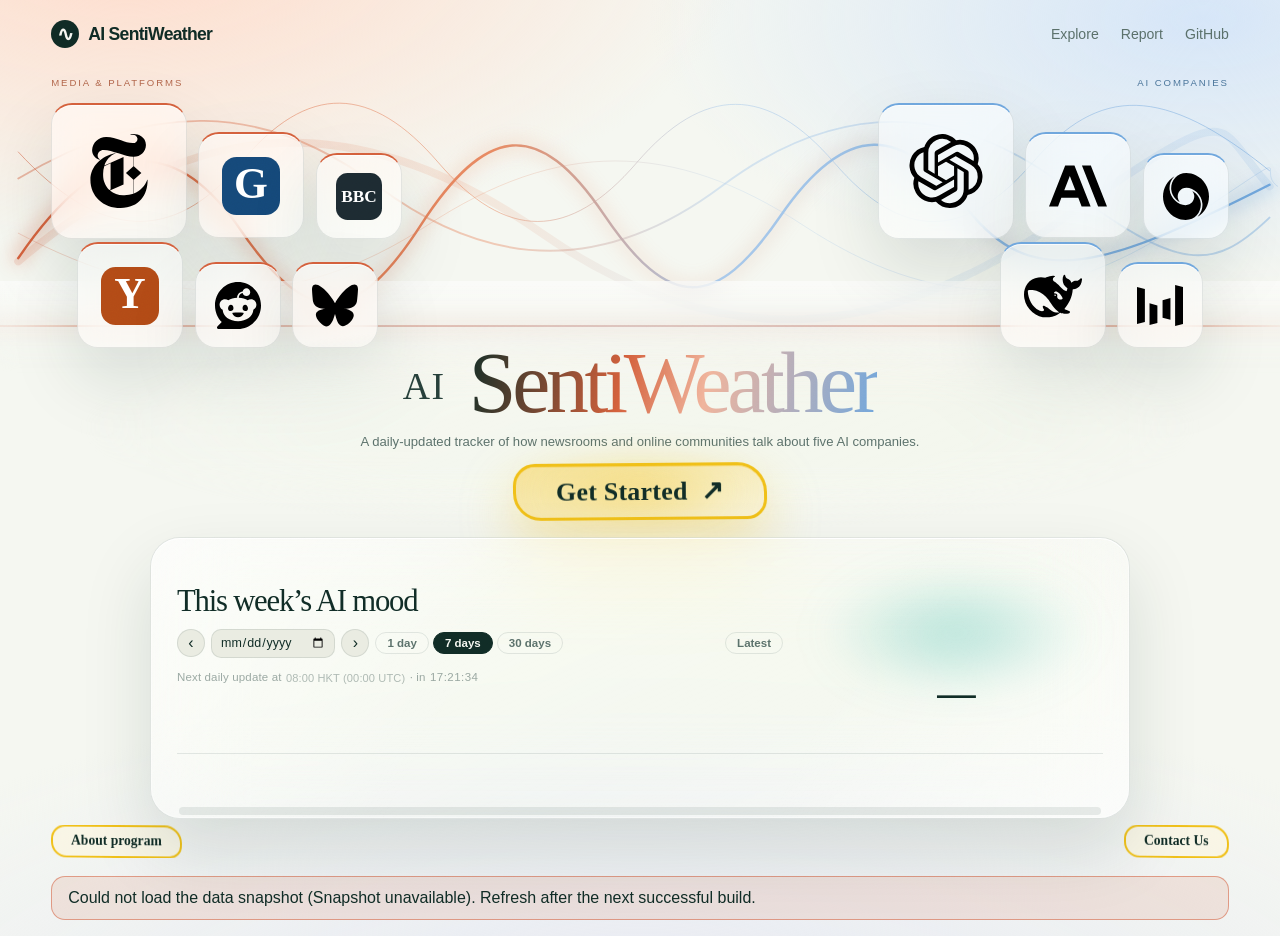
==== commit 1741bc3c: "Replace the slider with a scrollable timeline and a visible scroll rail" ====
--- a/site/index.html
+++ b/site/index.html
@@ -14,8 +14,8 @@
     document.querySelectorAll("[data-reveal]").forEach(function (el) { el.classList.add("is-in"); });
   }, 2500);
 </script>
-<link rel="stylesheet" href="./style.css?v=20261127d">
-<script defer src="./app.js?v=20261127d"></script>
+<link rel="stylesheet" href="./style.css?v=20261127e">
+<script defer src="./app.js?v=20261127e"></script>
 </head>
 <body data-page="home">
 
@@ -127,11 +127,6 @@
         <span class="nu-at">08:00 HKT (00:00 UTC)</span>
         <span>&middot; in</span>
         <span class="nu-clock" id="nextClock">--:--:--</span>
-        <span class="strip-nav">
-          <button class="strip-step" id="stripPrev" type="button" aria-label="Previous 30 days">‹</button>
-          <span class="strip-page" id="stripPage">1 / 1</span>
-          <button class="strip-step" id="stripNext" type="button" aria-label="Next 30 days">›</button>
-        </span>
       </p>
     </div>
     <div class="instrument">
@@ -142,9 +137,11 @@
       </div>
     </div>
     <div class="weather-foot">
-      <div class="weekstrip" title="Drag left or right, or use the arrows, to browse dates">
-        <canvas id="weekStrip" height="76" aria-label="Daily average sentiment across the collected period, grouped into 30-day blocks."></canvas>
-        <input type="range" id="stripRange" class="strip-range" min="0" max="0" step="1" value="0" aria-label="Choose a 30-day block">
+      <div class="weekstrip">
+        <div class="strip-scroll" id="stripScroll">
+          <canvas id="weekStrip" height="68" aria-label="Daily average sentiment across the collected period. Scroll sideways to see more dates, click a day to move the window."></canvas>
+        </div>
+        <div class="strip-rail" id="stripRail"><span class="strip-thumb" id="stripThumb"></span></div>
         <div class="strip-tip" id="stripTip" hidden></div>
       </div>
     </div>
--- a/site/style.css
+++ b/site/style.css
@@ -583,7 +583,7 @@
   margin: 0 auto;
   padding: clamp(12px, 1.8vh, 20px) clamp(20px, 3.2vw, 44px) clamp(10px, 1.4vh, 16px);
   display: grid;
-  grid-template-columns: 1fr auto;
+  grid-template-columns: minmax(0, 1fr) auto;
   grid-template-areas:
     "copy gauge"
     "foot foot";
@@ -596,6 +596,7 @@
 .weather > .instrument { grid-area: gauge }
 .weather-foot {
   grid-area: foot;
+  min-width: 0;
   display: grid;
   gap: 2px;
   border-top: 1px solid var(--glass-brd);
@@ -714,114 +715,63 @@
 .weekstrip {
   position: relative;
   width: 100%;
-  cursor: grab;
-  user-select: none;
-  touch-action: none;
-}
-
-.weekstrip:active { cursor: grabbing }
-
-.weekstrip:hover .strip-range::-webkit-slider-thumb,
-.weekstrip:hover .strip-range::-moz-range-thumb { scale: 1.15 }
-
-/* explicit page arrows, so paging never depends on a drag */
-.strip-nav {
-  margin-left: auto;
-  display: inline-flex;
-  align-items: center;
-  gap: 4px;
-  opacity: 1;
-}
-
-.strip-page {
-  font-size: .66rem;
-  letter-spacing: .06em;
-  font-variant-numeric: tabular-nums;
-  min-width: 3.2em;
-  text-align: center;
-}
-
-.strip-step {
-  width: 20px;
-  height: 20px;
-  display: grid;
-  place-content: center;
-  border: 1px solid var(--glass-brd);
-  border-radius: 50%;
-  background: var(--glass-bg);
-  color: var(--muted);
-  font-size: .92rem;
-  line-height: 1;
-  transition: color .2s ease, background .2s ease, opacity .2s ease;
-}
-
-.strip-step:hover:not(:disabled) { color: var(--ink); background: var(--card) }
-.strip-step:disabled { opacity: .3; cursor: default }
+  min-width: 0;
+}
+
+
+
+
 
 .weekstrip canvas {
   display: block;
-  width: 100%;
-  height: 76px;
-  pointer-events: none;
-}
-
-/* the strip is a slider: one step per 30-day block */
-.strip-range {
+  height: 62px;
+  cursor: pointer;
+}
+
+.weekstrip canvas:active { cursor: grabbing }
+
+/* the strip scrolls sideways: 30 days fit the width, the rest waits off-screen */
+.strip-scroll {
+  min-width: 0;
+  max-width: 100%;
+  overflow-x: auto;
+  overflow-y: hidden;
+  border-radius: 10px;
+  padding-bottom: 2px;
+  overscroll-behavior-x: contain;
+}
+
+.strip-scroll { scrollbar-width: none }
+.strip-scroll::-webkit-scrollbar { display: none }
+
+/* always-visible rail: the native scrollbar is invisible on macOS until you scroll */
+.strip-rail {
+  position: relative;
+  height: 8px;
+  margin: 5px 2px 0;
+  border-radius: 99px;
+  background: color-mix(in srgb, var(--ink) 9%, transparent);
+  touch-action: none;
+}
+
+.strip-rail[hidden] { display: none }
+
+.strip-thumb {
   position: absolute;
-  left: 3px;
-  right: 3px;
-  top: 50%;
-  width: calc(100% - 6px);
-  height: 58px;
-  margin: 0;
-  transform: translateY(-50%);
-  appearance: none;
-  -webkit-appearance: none;
-  background: transparent;
-  pointer-events: none;
-}
-
-.strip-range:disabled { opacity: .45; cursor: default }
-
-.strip-range::-webkit-slider-runnable-track {
-  height: 58px;
-  background: transparent;
-  border: 0;
-}
-
-.strip-range::-moz-range-track {
-  height: 58px;
-  background: transparent;
-  border: 0;
-}
-
-.strip-range::-webkit-slider-thumb {
-  -webkit-appearance: none;
-  appearance: none;
-  width: 18px;
-  height: 18px;
-  margin-top: 17px;
-  border-radius: 50%;
-  background: var(--card);
-  border: 3px solid var(--mood, var(--teal));
-  box-shadow: 0 4px 12px rgba(16, 44, 38, .25), 0 0 0 6px color-mix(in srgb, var(--mood, var(--teal)) 16%, transparent);
-  transition: box-shadow .2s ease, scale .2s ease;
-}
-
-.strip-range::-moz-range-thumb {
-  width: 18px;
-  height: 18px;
-  border-radius: 50%;
-  background: var(--card);
-  border: 3px solid var(--mood, var(--teal));
-  box-shadow: 0 4px 12px rgba(16, 44, 38, .25), 0 0 0 6px color-mix(in srgb, var(--mood, var(--teal)) 16%, transparent);
-}
-
-.strip-range:focus-visible::-webkit-slider-thumb,
-.strip-range:hover::-webkit-slider-thumb { scale: 1.15 }
-
-.strip-range:focus-visible::-moz-range-thumb,
-.strip-range:hover::-moz-range-thumb { scale: 1.15 }
+  top: 0;
+  left: 0;
+  height: 100%;
+  border-radius: 99px;
+  background: color-mix(in srgb, var(--ink) 32%, transparent);
+  cursor: grab;
+  transition: background .15s ease;
+}
+
+.strip-thumb:hover, .strip-thumb:active {
+  background: color-mix(in srgb, var(--ink) 48%, transparent);
+  cursor: grabbing;
+}
+
 
 .strip-tip {
   position: absolute;
@@ -1512,7 +1462,7 @@
   .readout strong { font-size: clamp(2.2rem, 3vw, 3rem) }
   .weather-copy h2 { font-size: clamp(1.6rem, 2.4vw, 2.2rem) }
   .corner { padding: 7px 18px; font-size: .85rem }
-  .weekstrip canvas { height: 48px }
+  .weekstrip canvas { height: 42px }
   .daybar { margin-top: 6px }
   .weather-foot { padding-top: 4px }
   .stage { padding-bottom: 4px }
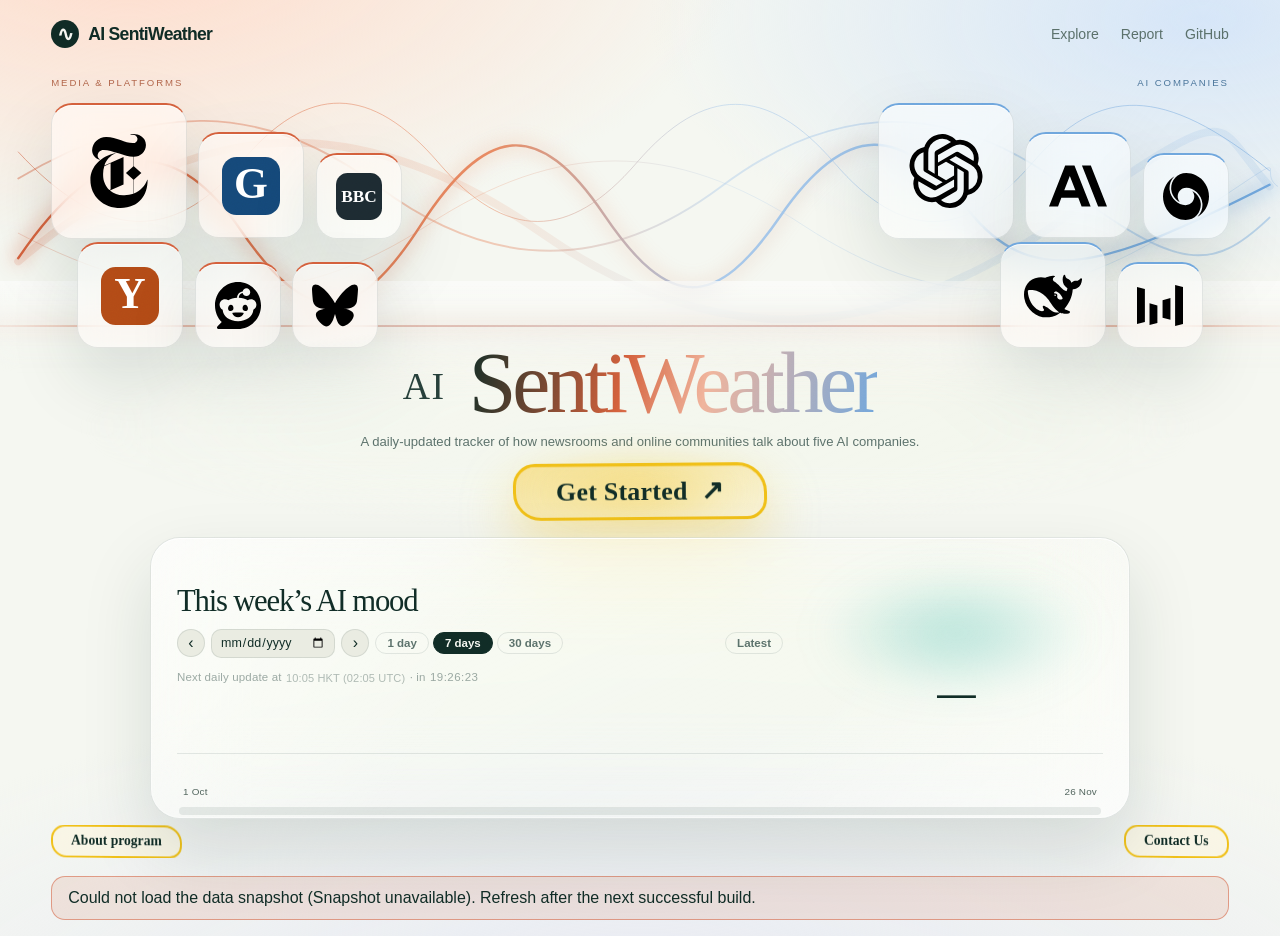
==== commit b966e4b2: "Track the visible dates on the strip edges and move the daily run to 10:05 HKT" ====
--- a/site/index.html
+++ b/site/index.html
@@ -14,8 +14,8 @@
     document.querySelectorAll("[data-reveal]").forEach(function (el) { el.classList.add("is-in"); });
   }, 2500);
 </script>
-<link rel="stylesheet" href="./style.css?v=20261127e">
-<script defer src="./app.js?v=20261127e"></script>
+<link rel="stylesheet" href="./style.css?v=20261127f">
+<script defer src="./app.js?v=20261127f"></script>
 </head>
 <body data-page="home">
 
@@ -124,7 +124,7 @@
       </div>
       <p class="next-update" id="nextUpdate">
         <span>Next daily update at</span>
-        <span class="nu-at">08:00 HKT (00:00 UTC)</span>
+        <span class="nu-at" id="nextAt">10:05 HKT (02:05 UTC)</span>
         <span>&middot; in</span>
         <span class="nu-clock" id="nextClock">--:--:--</span>
       </p>
@@ -142,6 +142,7 @@
           <canvas id="weekStrip" height="68" aria-label="Daily average sentiment across the collected period. Scroll sideways to see more dates, click a day to move the window."></canvas>
         </div>
         <div class="strip-rail" id="stripRail"><span class="strip-thumb" id="stripThumb"></span></div>
+        <div class="strip-dates" aria-hidden="true"><span id="stripFrom">1 Oct</span><span id="stripTo">26 Nov</span></div>
         <div class="strip-tip" id="stripTip" hidden></div>
       </div>
     </div>
--- a/site/style.css
+++ b/site/style.css
@@ -771,6 +771,23 @@
   background: color-mix(in srgb, var(--ink) 48%, transparent);
   cursor: grabbing;
 }
+
+/* the two edge labels follow the scroll position */
+.strip-dates {
+  position: absolute;
+  left: 6px;
+  right: 6px;
+  bottom: 18px;
+  display: flex;
+  justify-content: space-between;
+  font-size: .62rem;
+  letter-spacing: .02em;
+  color: var(--gauge-text, var(--muted));
+  pointer-events: none;
+  user-select: none;
+}
+
+.strip-dates span, .strip-dates span { white-space: nowrap }
 
 
 .strip-tip {
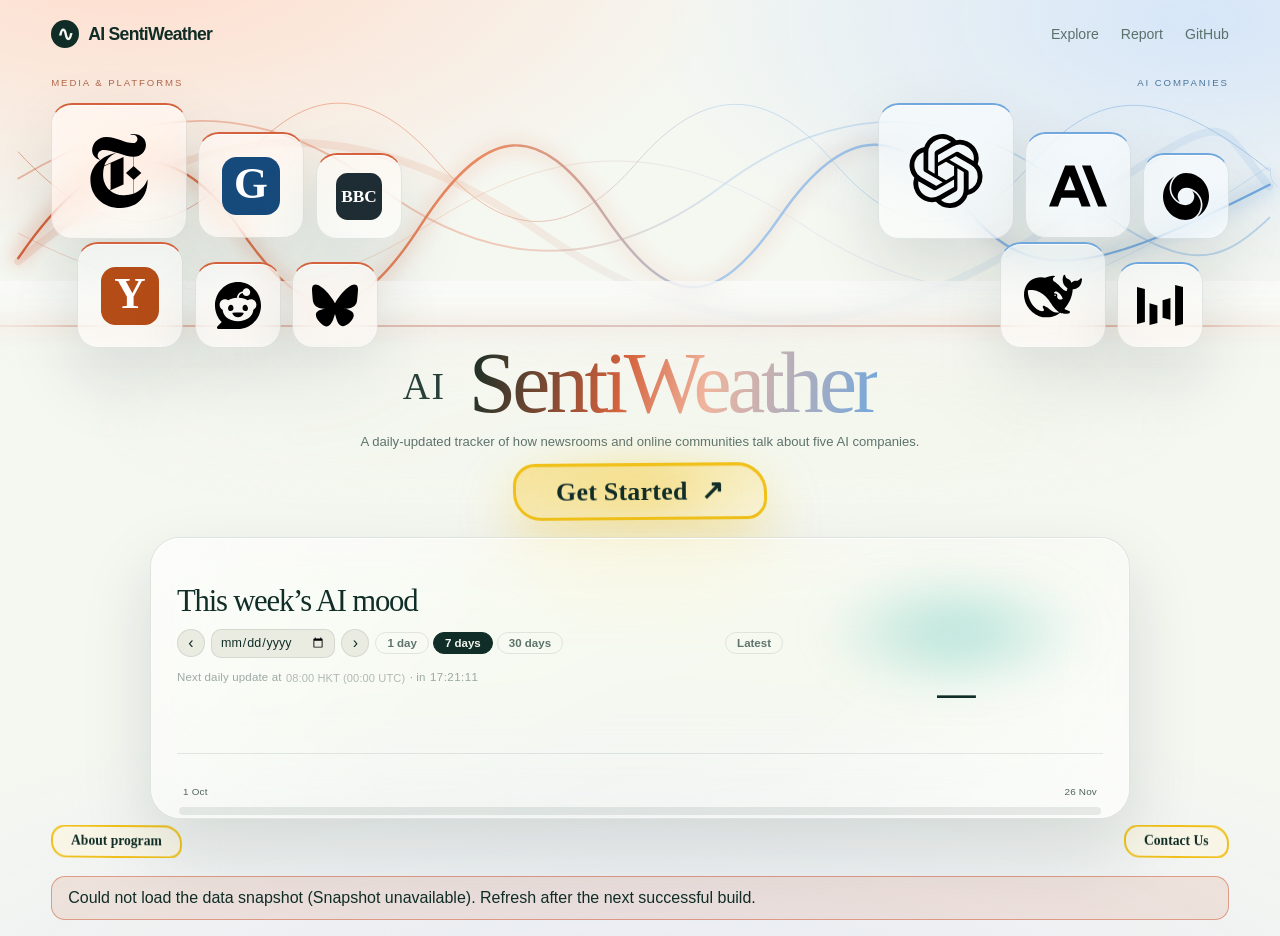
==== commit 049aecf8: "Put the daily run back at 08:00 HKT and count down to 00:00 UTC" ====
--- a/site/index.html
+++ b/site/index.html
@@ -14,8 +14,8 @@
     document.querySelectorAll("[data-reveal]").forEach(function (el) { el.classList.add("is-in"); });
   }, 2500);
 </script>
-<link rel="stylesheet" href="./style.css?v=20261127f">
-<script defer src="./app.js?v=20261127f"></script>
+<link rel="stylesheet" href="./style.css?v=20261127g">
+<script defer src="./app.js?v=20261127g"></script>
 </head>
 <body data-page="home">
 
@@ -124,7 +124,7 @@
       </div>
       <p class="next-update" id="nextUpdate">
         <span>Next daily update at</span>
-        <span class="nu-at" id="nextAt">10:05 HKT (02:05 UTC)</span>
+        <span class="nu-at" id="nextAt">08:00 HKT (00:00 UTC)</span>
         <span>&middot; in</span>
         <span class="nu-clock" id="nextClock">--:--:--</span>
       </p>
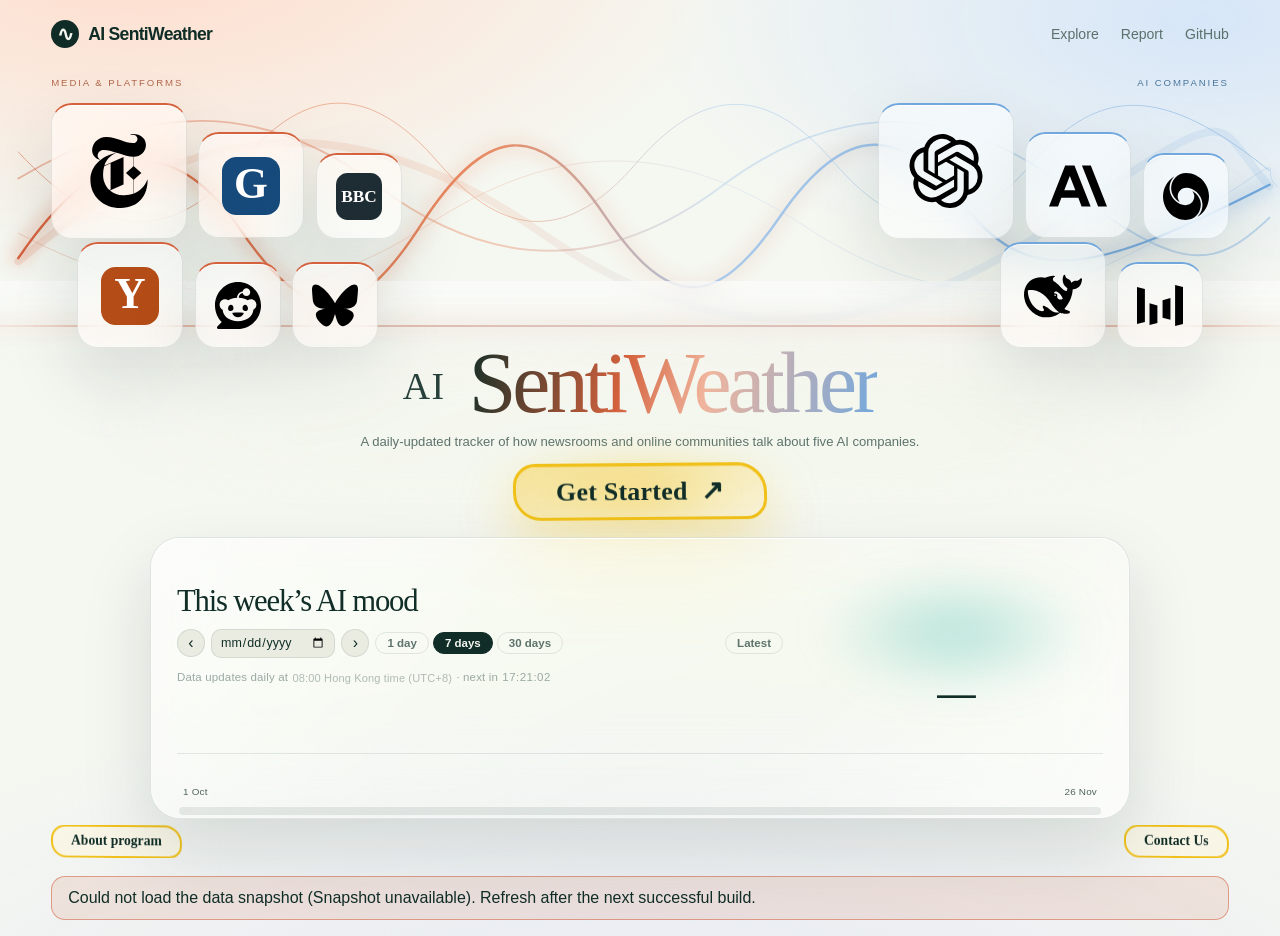
==== commit 4158d8c6: "State the refresh time as Hong Kong time (UTC+8) instead of a UTC conversion" ====
--- a/site/index.html
+++ b/site/index.html
@@ -14,8 +14,8 @@
     document.querySelectorAll("[data-reveal]").forEach(function (el) { el.classList.add("is-in"); });
   }, 2500);
 </script>
-<link rel="stylesheet" href="./style.css?v=20261127g">
-<script defer src="./app.js?v=20261127g"></script>
+<link rel="stylesheet" href="./style.css?v=20261127h">
+<script defer src="./app.js?v=20261127h"></script>
 </head>
 <body data-page="home">
 
@@ -123,9 +123,9 @@
         <button type="button" class="latest" id="latestWindow">Latest</button>
       </div>
       <p class="next-update" id="nextUpdate">
-        <span>Next daily update at</span>
-        <span class="nu-at" id="nextAt">08:00 HKT (00:00 UTC)</span>
-        <span>&middot; in</span>
+        <span>Data updates daily at</span>
+        <span class="nu-at" id="nextAt">08:00 Hong Kong time (UTC+8)</span>
+        <span>&middot; next in</span>
         <span class="nu-clock" id="nextClock">--:--:--</span>
       </p>
     </div>
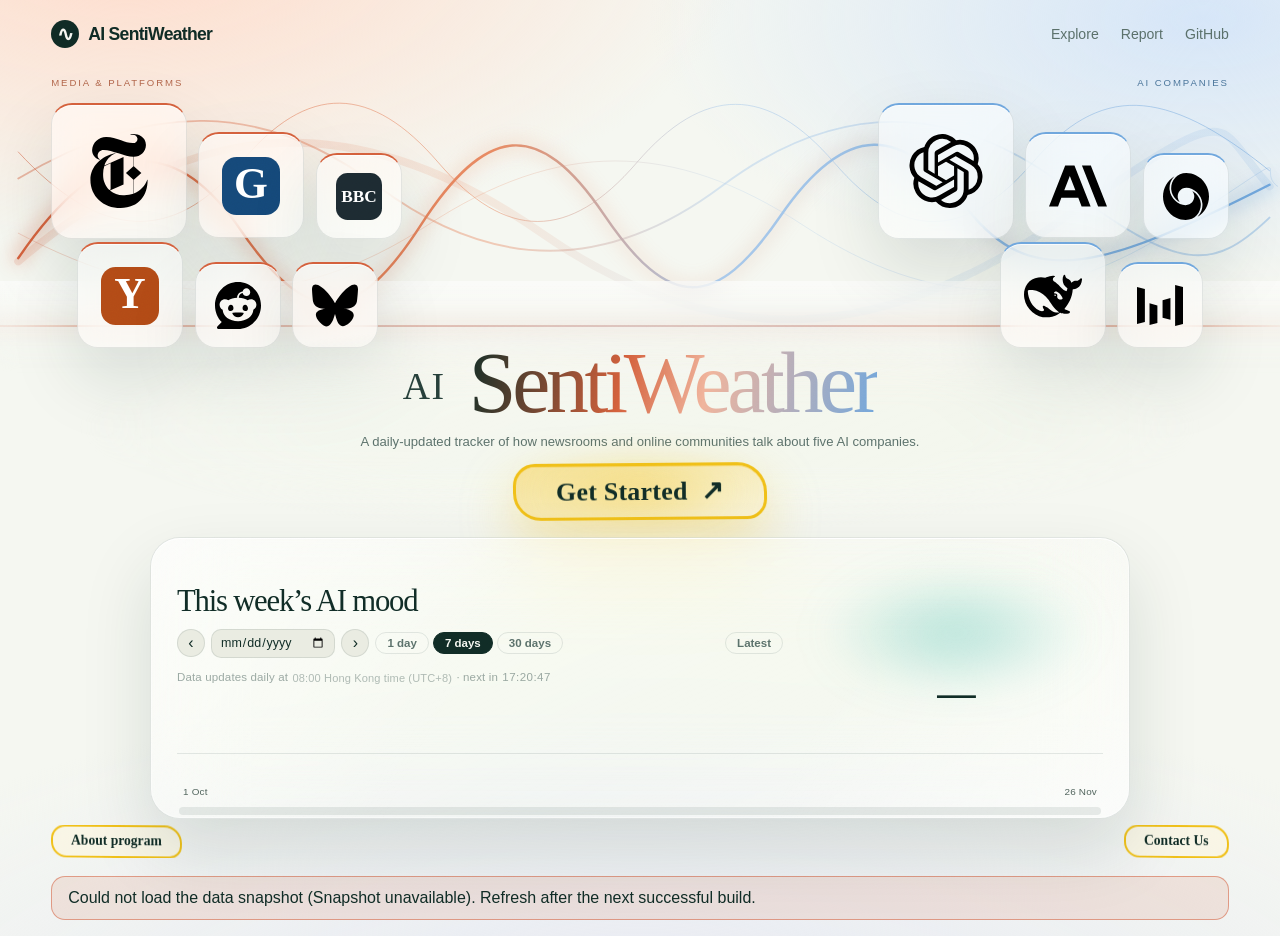
==== commit 42c04049: "Only label missing data as such, and capitalise the comparison rule" ====
--- a/site/index.html
+++ b/site/index.html
@@ -14,8 +14,8 @@
     document.querySelectorAll("[data-reveal]").forEach(function (el) { el.classList.add("is-in"); });
   }, 2500);
 </script>
-<link rel="stylesheet" href="./style.css?v=20261127h">
-<script defer src="./app.js?v=20261127h"></script>
+<link rel="stylesheet" href="./style.css?v=20261127i">
+<script defer src="./app.js?v=20261127i"></script>
 </head>
 <body data-page="home">
 
--- a/site/style.css
+++ b/site/style.css
@@ -923,6 +923,13 @@
 
 /* selection */
 
+.cap {
+  font-weight: 650;
+  text-transform: uppercase;
+  letter-spacing: .06em;
+  color: var(--ink);
+}
+
 .selector {
   display: grid;
   grid-template-columns: 1fr 1fr;
@@ -1045,9 +1052,15 @@
   cursor: not-allowed;
 }
 
-.blob[aria-disabled="true"] span:after {
+.blob[aria-disabled="true"][data-reason="nodata"] span:after {
   content: " · no data";
   opacity: .8;
+}
+
+/* full comparison: dimmed but not mislabelled as missing data */
+.blob[aria-disabled="true"][data-reason="limit"] {
+  opacity: .55;
+  border-style: solid;
 }
 
 .launch {
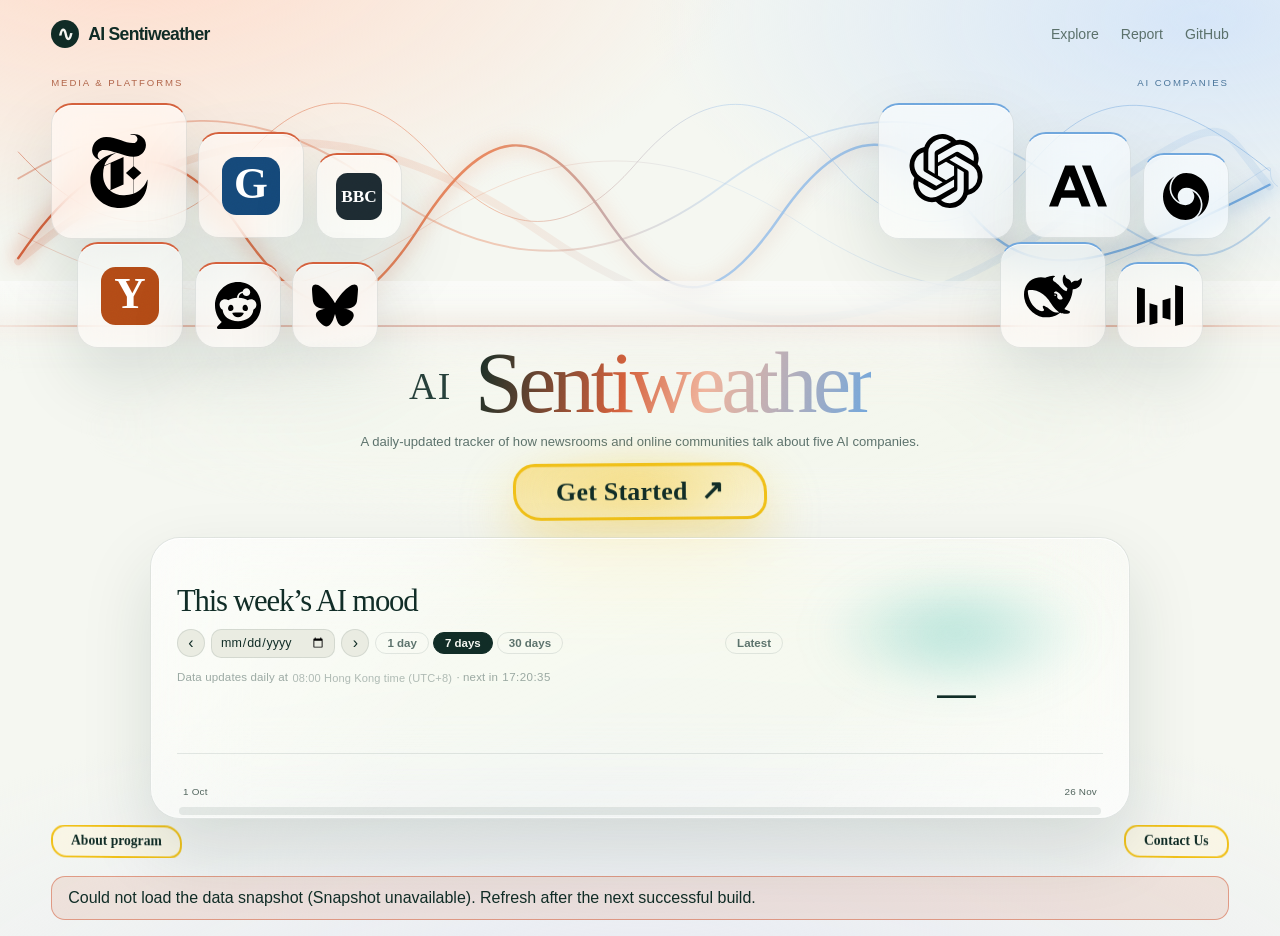
==== commit c2352455: "Use AI Sentiweather throughout website source" ====
--- a/site/index.html
+++ b/site/index.html
@@ -6,7 +6,7 @@
 <meta name="theme-color" content="#f6f7f1" media="(prefers-color-scheme: light)">
 <meta name="theme-color" content="#050d12" media="(prefers-color-scheme: dark)">
 <meta name="color-scheme" content="light dark">
-<title>AI SentiWeather · AI in public conversation</title>
+<title>AI Sentiweather · AI in public conversation</title>
 <meta name="description" content="A daily-updated tracker of media coverage and online discussion about five AI companies.">
 <script>
   document.documentElement.classList.add("js-anim");
@@ -27,7 +27,7 @@
 <div class="grain" aria-hidden="true"></div>
 
 <header class="site-head" data-reveal data-anim="fade" style="--d:0ms">
-  <a class="brand" href="./index.html"><i aria-hidden="true">∿</i> AI SentiWeather</a>
+  <a class="brand" href="./index.html"><i aria-hidden="true">∿</i> AI Sentiweather</a>
   <nav aria-label="Main">
     <a href="start.html">Explore</a>
     <a href="report.html">Report</a>
@@ -98,7 +98,7 @@
 
   <section class="title-block">
     <div class="lens" aria-hidden="true" data-reveal data-anim="fade" style="--d:220ms"></div>
-    <h1 data-reveal data-anim="rise" style="--d:240ms"><span class="ai-mark">AI</span> <em>SentiWeather</em></h1>
+    <h1 data-reveal data-anim="rise" style="--d:240ms"><span class="ai-mark">AI</span> <em>Sentiweather</em></h1>
     <p class="hero-lede" data-reveal data-anim="rise" style="--d:360ms">A daily-updated tracker of how newsrooms and online communities talk about five AI companies.</p>
     <a class="get-start" href="start.html" data-reveal data-anim="pop" style="--d:460ms">Get Started <span class="arrow" aria-hidden="true">↗</span></a>
   </section>
@@ -158,7 +158,7 @@
 <dialog class="dialog" id="aboutDialog">
   <div class="body">
     <h2>About the program</h2>
-    <p>AI SentiWeather follows five AI companies — OpenAI, Anthropic, Google DeepMind, DeepSeek and ByteDance Seed — across news outlets (The New York Times, The Guardian, BBC) and online communities (Hacker News, Reddit, Bluesky).</p>
+    <p>AI Sentiweather follows five AI companies — OpenAI, Anthropic, Google DeepMind, DeepSeek and ByteDance Seed — across news outlets (The New York Times, The Guardian, BBC) and online communities (Hacker News, Reddit, Bluesky).</p>
     <p>Every day a scheduled job collects new items, scores their tone and republishes this site. Forum figures are samples; media figures use headlines and short excerpts.</p>
     <p class="tiny">COMM3650 · Kelly &amp; Fufu · Hong Kong time, daily cutoff 07:55 HKT</p>
     <button class="close" type="button">Close</button>
--- a/site/style.css
+++ b/site/style.css
@@ -1,5 +1,5 @@
 /* ============================================================
-   AI SentiWeather — design system
+   AI Sentiweather — design system
    Light and dark follow the operating system appearance.
    ============================================================ */
 
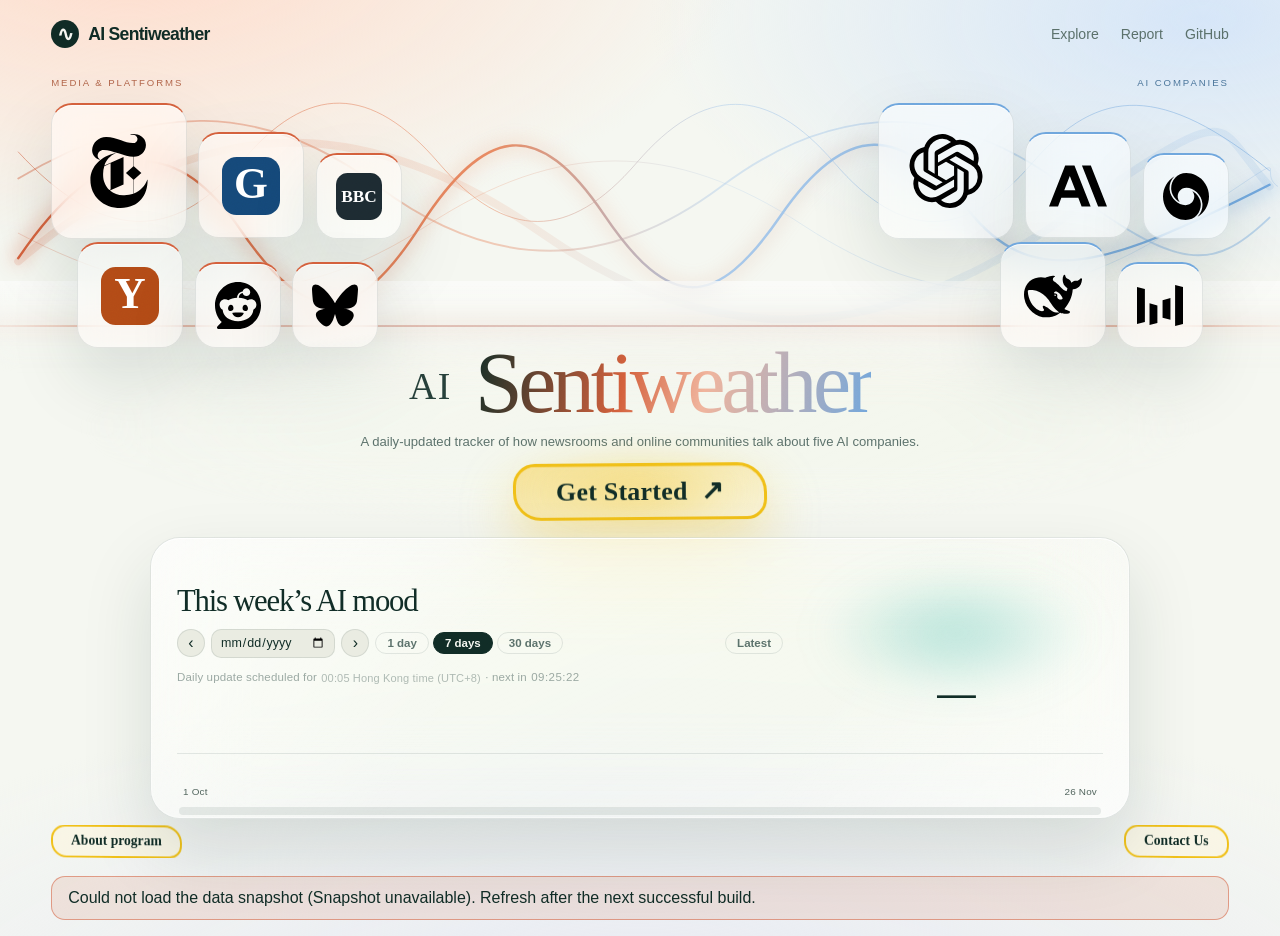
==== commit bc4ea09e: "Update website timing and contact email" ====
--- a/site/index.html
+++ b/site/index.html
@@ -123,8 +123,8 @@
         <button type="button" class="latest" id="latestWindow">Latest</button>
       </div>
       <p class="next-update" id="nextUpdate">
-        <span>Data updates daily at</span>
-        <span class="nu-at" id="nextAt">08:00 Hong Kong time (UTC+8)</span>
+        <span>Daily update scheduled for</span>
+        <span class="nu-at" id="nextAt">00:05 Hong Kong time (UTC+8)</span>
         <span>&middot; next in</span>
         <span class="nu-clock" id="nextClock">--:--:--</span>
       </p>
@@ -160,7 +160,7 @@
     <h2>About the program</h2>
     <p>AI Sentiweather follows five AI companies — OpenAI, Anthropic, Google DeepMind, DeepSeek and ByteDance Seed — across news outlets (The New York Times, The Guardian, BBC) and online communities (Hacker News, Reddit, Bluesky).</p>
     <p>Every day a scheduled job collects new items, scores their tone and republishes this site. Forum figures are samples; media figures use headlines and short excerpts.</p>
-    <p class="tiny">COMM3650 · Kelly &amp; Fufu · Hong Kong time, daily cutoff 07:55 HKT</p>
+    <p class="tiny">COMM3650 · Kelly &amp; Fufu · Updates cover the previous day through 23:59 Hong Kong time</p>
     <button class="close" type="button">Close</button>
   </div>
 </dialog>
@@ -169,6 +169,7 @@
   <div class="body">
     <h2>Contact Us</h2>
     <p>Course project for COMM3650 (CUHK), built by Kelly &amp; Fufu.</p>
+    <p>Email: <a href="mailto:kellyding@link.cuhk.edu.hk">kellyding@link.cuhk.edu.hk</a></p>
     <p>Source and issues: <a href="https://github.com/COMM3650-AISentiWeather/AI-SentiWeather" target="_blank" rel="noopener noreferrer">github.com/COMM3650-AISentiWeather/AI-SentiWeather</a></p>
     <p class="tiny">COMM3650-AISentiWeather/AI-SentiWeather · GitHub Organization</p>
     <button class="close" type="button">Close</button>
